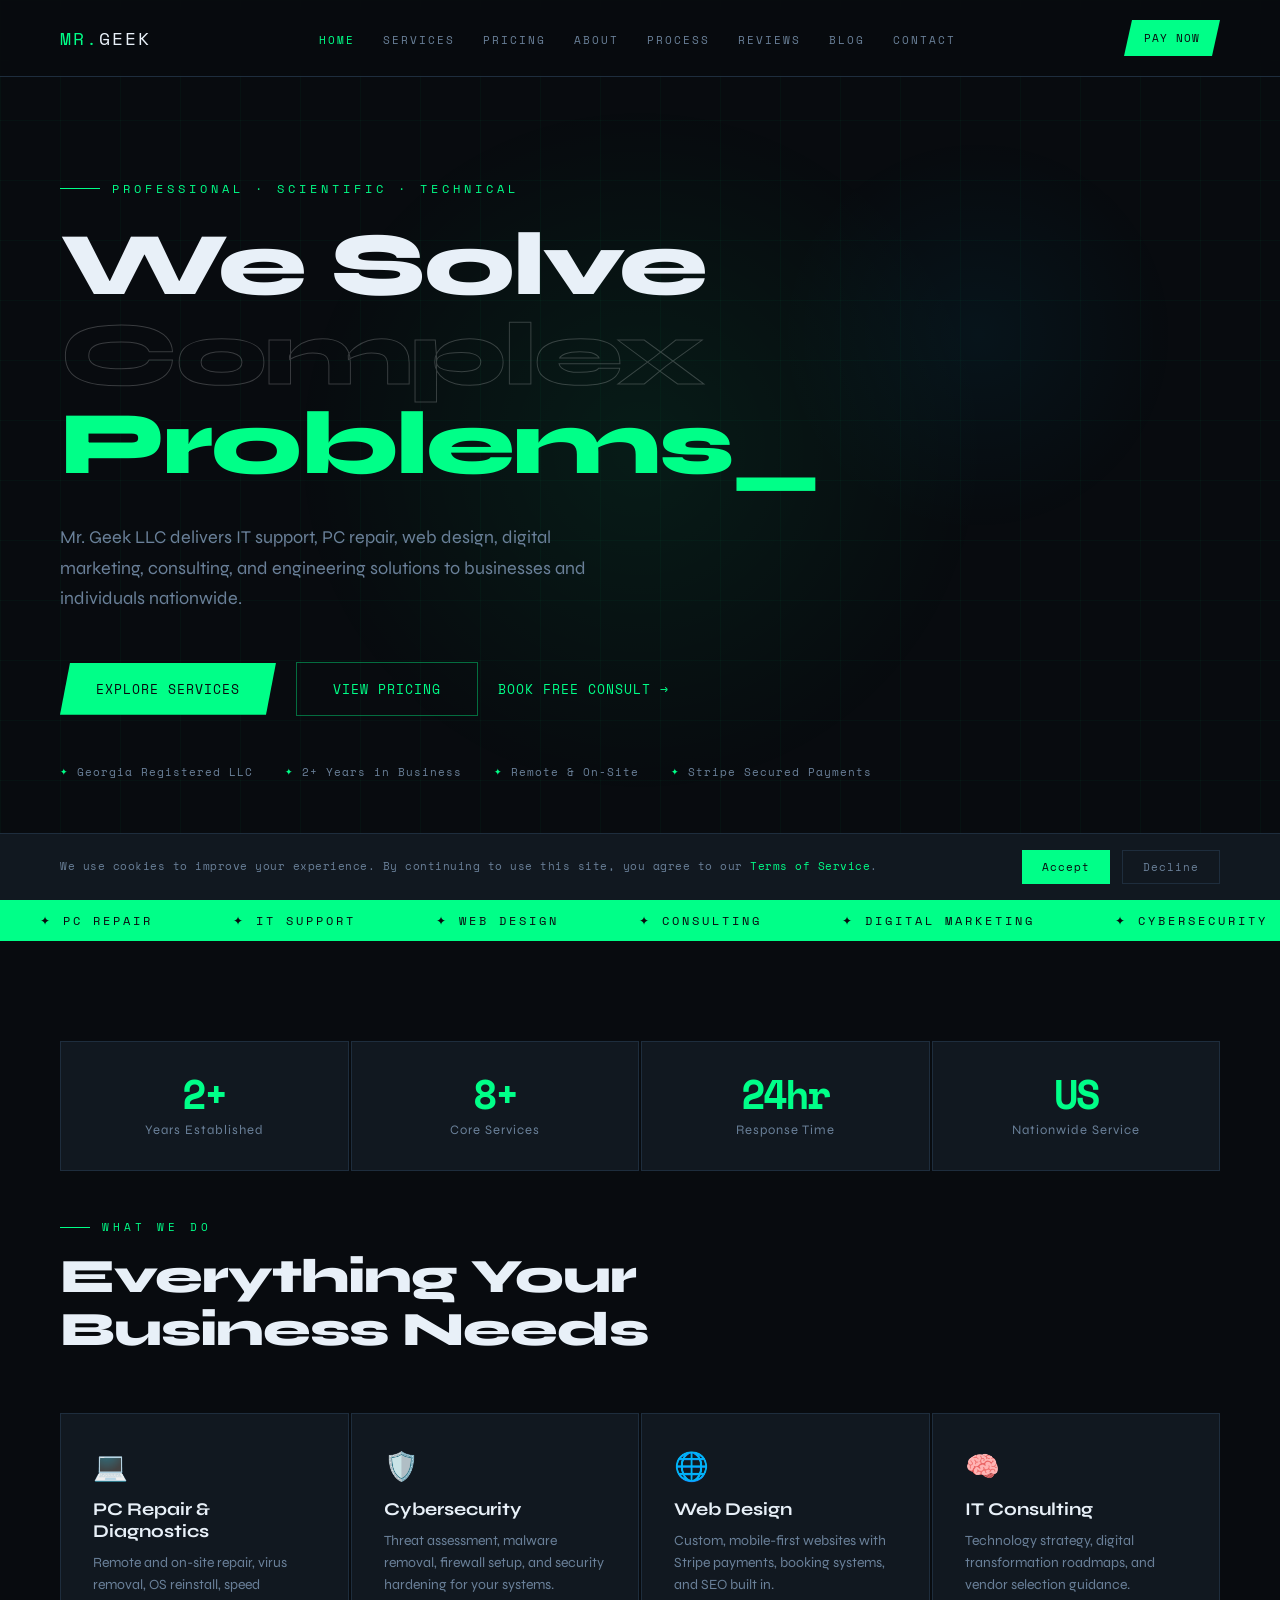
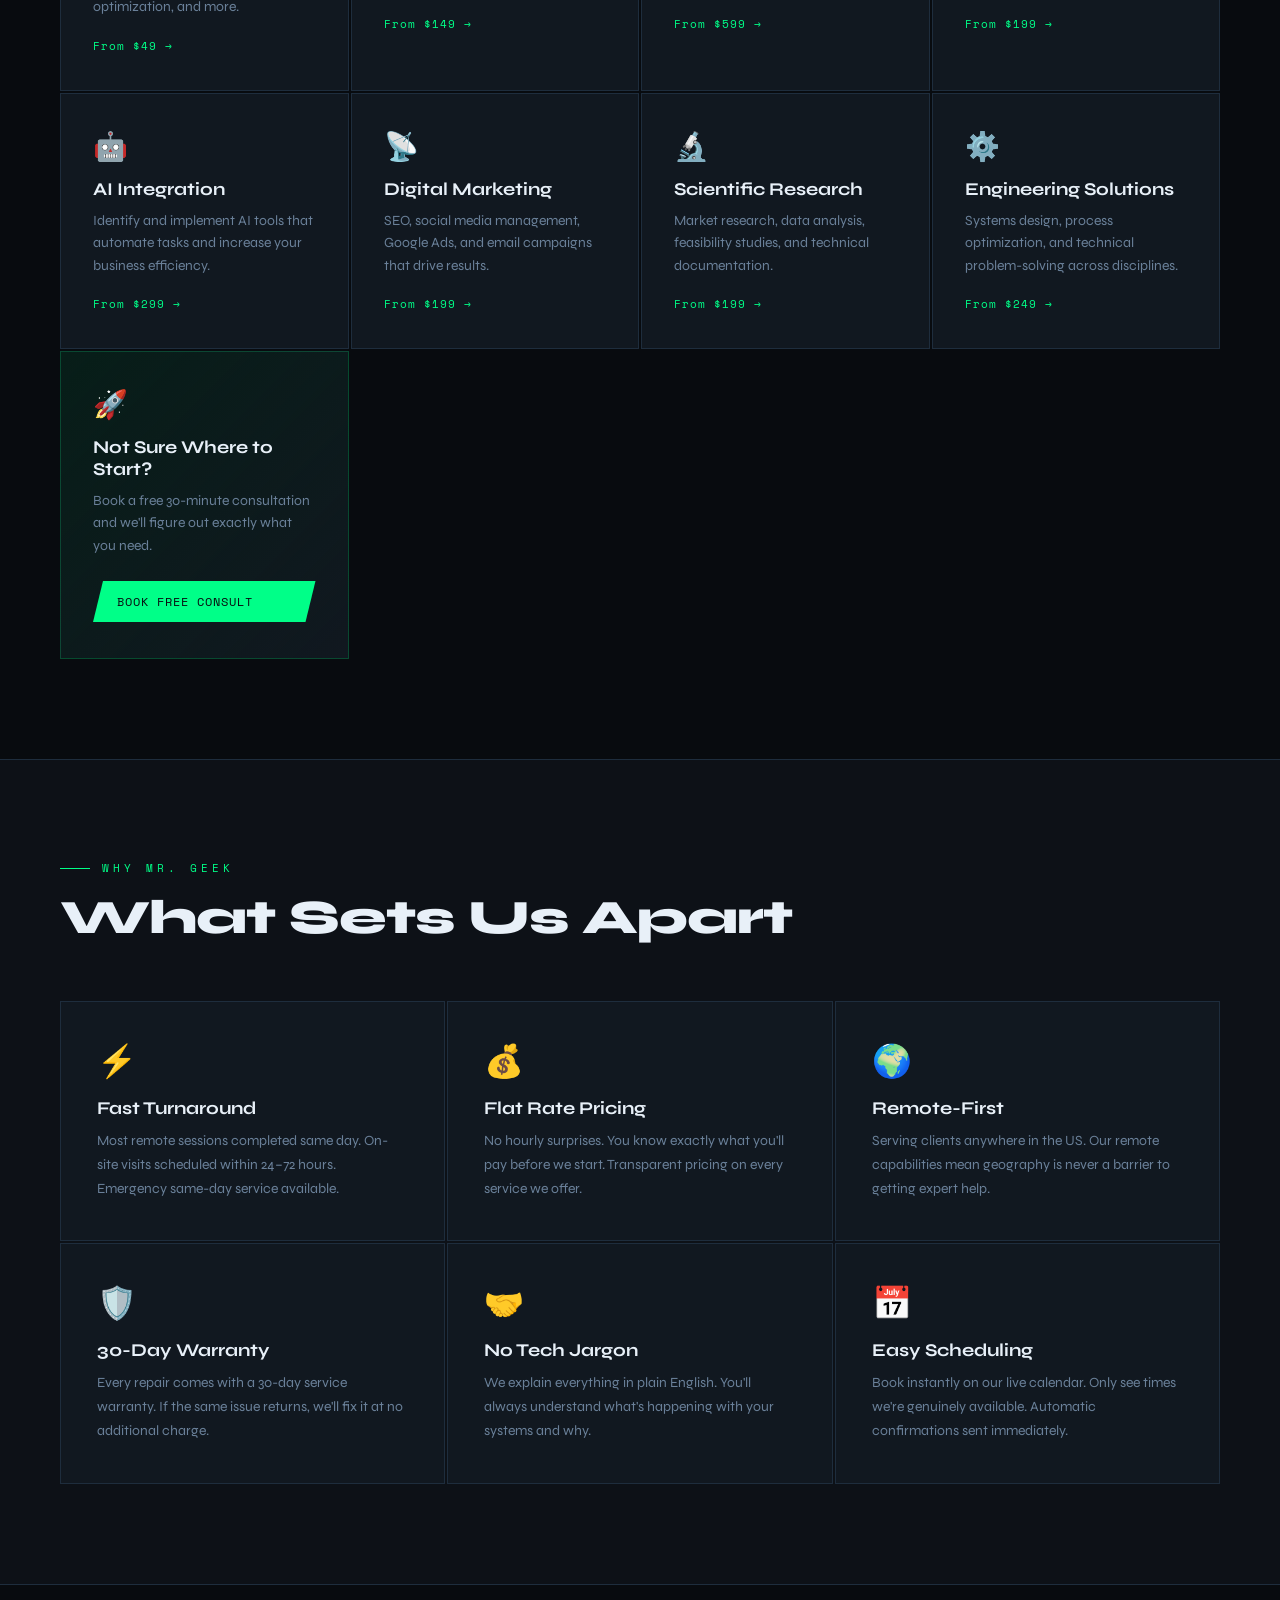
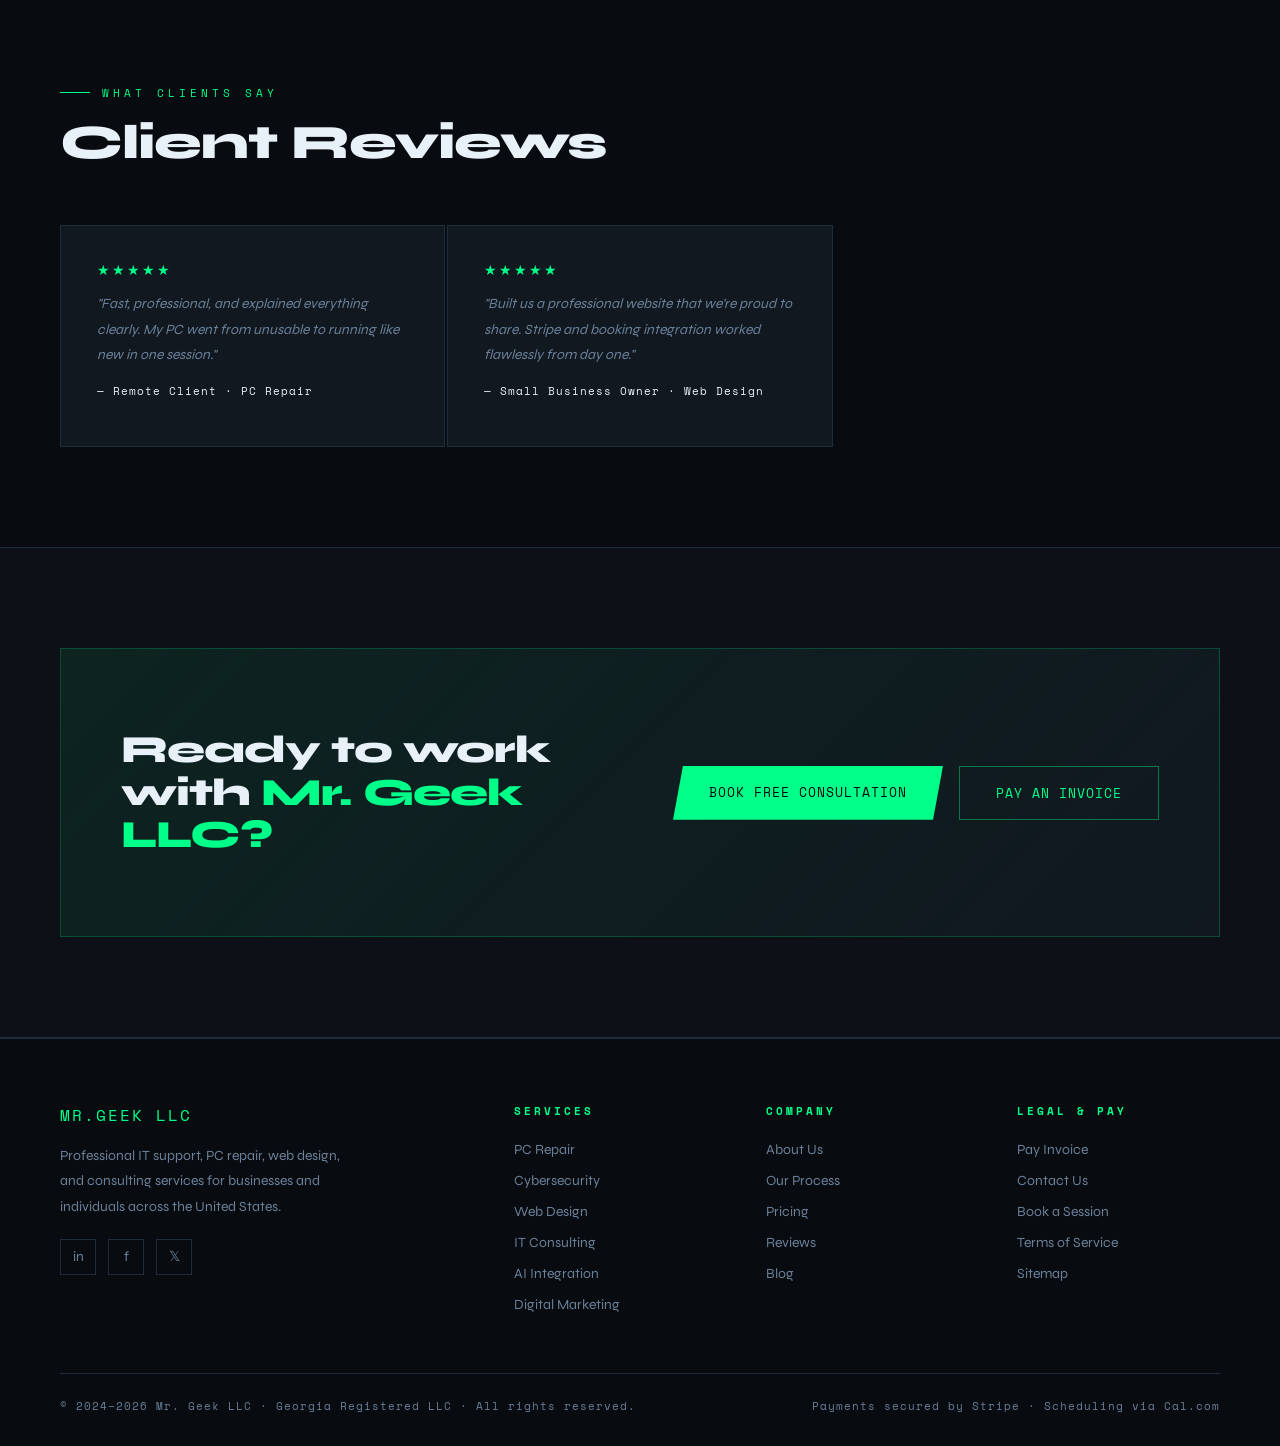
==== Index.html @ 3598c8a1 "Add files via upload" ====
<!DOCTYPE html>
<html lang="en">
<head>
<meta charset="UTF-8">
<meta name="viewport" content="width=device-width, initial-scale=1.0">
<title>Mr. Geek LLC — Professional Tech, IT & Consulting Services</title>
<meta name="description" content="Mr. Geek LLC provides IT support, PC repair, web design, digital marketing, consulting, and engineering services to businesses and individuals nationwide.">
<meta name="keywords" content="IT support, PC repair, tech consulting, web design, digital marketing, remote IT, Georgia LLC">
<link rel="stylesheet" href="styles.css">
<script type="application/ld+json">
{
  "@context":"https://schema.org",
  "@type":"LocalBusiness",
  "name":"Mr. Geek LLC",
  "description":"Professional IT support, PC repair, web design, consulting, digital marketing, scientific research, and engineering services.",
  "url":"https://mrgeekllc.github.io/mrgeekllc",
  "areaServed":"United States",
  "serviceType":["IT Support","PC Repair","Web Design","Technology Consulting","Digital Marketing","Engineering"],
  "priceRange":"$$",
  "address":{"@type":"PostalAddress","addressRegion":"GA","addressCountry":"US"}
}
</script>
<style>
.hero{min-height:100vh;display:flex;align-items:center;position:relative;padding:120px 60px 60px;overflow:hidden;}
.hero-glow{position:absolute;width:700px;height:700px;background:radial-gradient(circle,rgba(0,255,136,0.07) 0%,transparent 70%);top:50%;left:50%;transform:translate(-50%,-50%);pointer-events:none;}
.hero-glow2{position:absolute;width:400px;height:400px;background:radial-gradient(circle,rgba(0,200,255,0.05) 0%,transparent 70%);top:15%;right:8%;pointer-events:none;}
.hero-content{position:relative;z-index:1;max-width:900px;}
.hero-tag{font-family:var(--mono);font-size:12px;color:var(--accent);letter-spacing:4px;text-transform:uppercase;margin-bottom:24px;opacity:0;animation:fadeUp 0.8s ease 0.2s forwards;display:flex;align-items:center;gap:12px;}
.hero-tag::before{content:'';display:block;width:40px;height:1px;background:var(--accent);}
.hero-title{font-size:clamp(48px,7vw,96px);font-weight:800;line-height:1.0;letter-spacing:-2px;margin-bottom:32px;opacity:0;animation:fadeUp 0.8s ease 0.4s forwards;}
.hero-title .line2{color:transparent;-webkit-text-stroke:1px rgba(255,255,255,0.2);}
.hero-title .accent{color:var(--accent);}
.hero-desc{font-size:18px;color:var(--muted);line-height:1.7;max-width:560px;margin-bottom:48px;opacity:0;animation:fadeUp 0.8s ease 0.6s forwards;}
.hero-actions{display:flex;gap:20px;align-items:center;opacity:0;animation:fadeUp 0.8s ease 0.8s forwards;flex-wrap:wrap;}
.hero-trust{display:flex;gap:32px;margin-top:48px;opacity:0;animation:fadeUp 0.8s ease 1s forwards;flex-wrap:wrap;}
.trust-item{font-family:var(--mono);font-size:11px;color:var(--muted);letter-spacing:1px;display:flex;align-items:center;gap:8px;}
.trust-item::before{content:'✦';color:var(--accent);font-size:9px;}
.btn-secondary{font-family:var(--mono);font-size:13px;color:var(--accent);text-decoration:none;letter-spacing:1px;text-transform:uppercase;display:flex;align-items:center;gap:8px;transition:gap 0.2s;}
.btn-secondary:hover{gap:16px;}
.stat-strip{display:grid;grid-template-columns:repeat(4,1fr);gap:2px;margin-bottom:2px;}
.stat-box{background:var(--card);border:1px solid var(--border);padding:32px;text-align:center;}
.stat-number{font-family:var(--mono);font-size:40px;font-weight:700;color:var(--accent);letter-spacing:-2px;line-height:1;margin-bottom:8px;}
.stat-label{font-size:13px;color:var(--muted);letter-spacing:1px;}
.services-preview{display:grid;grid-template-columns:repeat(auto-fit,minmax(280px,1fr));gap:2px;}
.service-mini{background:var(--card);border:1px solid var(--border);padding:36px 32px;transition:all 0.3s;position:relative;overflow:hidden;}
.service-mini::before{content:'';position:absolute;inset:0;background:linear-gradient(135deg,rgba(0,255,136,0.05) 0%,transparent 60%);opacity:0;transition:opacity 0.3s;}
.service-mini:hover::before{opacity:1;}
.service-mini:hover{border-color:rgba(0,255,136,0.3);transform:translateY(-4px);}
.service-mini-icon{font-size:28px;margin-bottom:14px;}
.service-mini-name{font-size:18px;font-weight:700;margin-bottom:10px;}
.service-mini-desc{font-size:14px;color:var(--muted);line-height:1.6;margin-bottom:16px;}
.service-mini-link{font-family:var(--mono);font-size:11px;color:var(--accent);text-decoration:none;letter-spacing:1px;}
.why-grid{display:grid;grid-template-columns:repeat(3,1fr);gap:2px;}
.why-card{background:var(--card);border:1px solid var(--border);padding:40px 36px;}
.why-icon{font-size:32px;margin-bottom:16px;}
.why-title{font-size:18px;font-weight:700;margin-bottom:10px;}
.why-desc{font-size:14px;color:var(--muted);line-height:1.7;}
.cta-band{background:linear-gradient(135deg,rgba(0,255,136,0.08) 0%,var(--card) 100%);border:1px solid rgba(0,255,136,0.2);padding:80px 60px;display:flex;justify-content:space-between;align-items:center;gap:40px;}
.cta-band h2{font-size:clamp(24px,3vw,40px);font-weight:800;letter-spacing:-1px;max-width:500px;line-height:1.1;}
.cta-band h2 span{color:var(--accent);}
.cta-actions{display:flex;gap:16px;flex-shrink:0;flex-wrap:wrap;}
.reviews-strip{display:grid;grid-template-columns:repeat(3,1fr);gap:2px;}
.review-card{background:var(--card);border:1px solid var(--border);padding:36px;}
.review-stars{color:var(--accent);font-size:14px;margin-bottom:12px;letter-spacing:2px;}
.review-text{font-size:14px;color:var(--muted);line-height:1.8;margin-bottom:16px;font-style:italic;}
.review-author{font-family:var(--mono);font-size:11px;color:var(--text);letter-spacing:1px;}
@media(max-width:900px){.hero{padding:100px 24px 60px;}.stat-strip{grid-template-columns:1fr 1fr;}.why-grid{grid-template-columns:1fr;}.cta-band{flex-direction:column;padding:48px 24px;}.reviews-strip{grid-template-columns:1fr;}}
</style>
</head>
<body>

<!-- NAV -->
<nav>
  <a href="index.html" class="nav-logo">MR.<span>GEEK</span></a>
  <ul class="nav-links">
    <li><a href="index.html" class="active">Home</a></li>
    <li><a href="services.html">Services</a></li>
    <li><a href="pricing.html">Pricing</a></li>
    <li><a href="about.html">About</a></li>
    <li><a href="process.html">Process</a></li>
    <li><a href="reviews.html">Reviews</a></li>
    <li><a href="blog.html">Blog</a></li>
    <li><a href="contact.html">Contact</a></li>
  </ul>
  <a href="pay.html" class="nav-cta">Pay Now</a>
  <button class="hamburger" id="hamburger" aria-label="Menu"><span></span><span></span><span></span></button>
</nav>

<!-- MOBILE MENU -->
<div class="mobile-menu" id="mobileMenu">
  <a href="index.html">Home</a>
  <a href="services.html">Services</a>
  <a href="pricing.html">Pricing</a>
  <a href="about.html">About</a>
  <a href="process.html">Process</a>
  <a href="reviews.html">Reviews</a>
  <a href="blog.html">Blog</a>
  <a href="contact.html">Contact</a>
  <a href="pay.html" class="mobile-cta">Pay Now</a>
</div>

<!-- STICKY BOOK BAR (mobile) -->
<a href="contact.html#booking" class="sticky-book-bar">📅 Book a Free Consultation</a>

<!-- HERO -->
<section class="hero">
  <div class="hero-glow"></div>
  <div class="hero-glow2"></div>
  <div class="hero-content">
    <div class="hero-tag">Professional · Scientific · Technical</div>
    <h1 class="hero-title">
      We Solve<br>
      <span class="line2">Complex</span><br>
      <span class="accent">Problems<span class="blink">_</span></span>
    </h1>
    <p class="hero-desc">Mr. Geek LLC delivers IT support, PC repair, web design, digital marketing, consulting, and engineering solutions to businesses and individuals nationwide.</p>
    <div class="hero-actions">
      <a href="services.html" class="btn-primary">Explore Services</a>
      <a href="pricing.html" class="btn-outline">View Pricing</a>
      <a href="contact.html#booking" class="btn-secondary">Book Free Consult →</a>
    </div>
    <div class="hero-trust">
      <span class="trust-item">Georgia Registered LLC</span>
      <span class="trust-item">2+ Years in Business</span>
      <span class="trust-item">Remote & On-Site</span>
      <span class="trust-item">Stripe Secured Payments</span>
    </div>
  </div>
</section>

<!-- TICKER -->
<div class="ticker">
  <div class="ticker-inner">
    <span class="ticker-item">PC Repair</span><span class="ticker-item">IT Support</span><span class="ticker-item">Web Design</span><span class="ticker-item">Consulting</span><span class="ticker-item">Digital Marketing</span><span class="ticker-item">Cybersecurity</span><span class="ticker-item">AI Integration</span><span class="ticker-item">Engineering</span><span class="ticker-item">Scientific Research</span>
    <span class="ticker-item">PC Repair</span><span class="ticker-item">IT Support</span><span class="ticker-item">Web Design</span><span class="ticker-item">Consulting</span><span class="ticker-item">Digital Marketing</span><span class="ticker-item">Cybersecurity</span><span class="ticker-item">AI Integration</span><span class="ticker-item">Engineering</span><span class="ticker-item">Scientific Research</span>
  </div>
</div>

<!-- STATS -->
<section class="section">
  <div class="stat-strip reveal">
    <div class="stat-box"><div class="stat-number">2+</div><div class="stat-label">Years Established</div></div>
    <div class="stat-box"><div class="stat-number">8+</div><div class="stat-label">Core Services</div></div>
    <div class="stat-box"><div class="stat-number">24hr</div><div class="stat-label">Response Time</div></div>
    <div class="stat-box"><div class="stat-number">US</div><div class="stat-label">Nationwide Service</div></div>
  </div>

  <!-- SERVICES PREVIEW -->
  <div class="section-label" style="margin-top:48px;">What We Do</div>
  <h2 class="section-title reveal">Everything Your<br>Business Needs</h2>
  <div class="services-preview">
    <div class="service-mini reveal">
      <div class="service-mini-icon">💻</div>
      <div class="service-mini-name">PC Repair & Diagnostics</div>
      <p class="service-mini-desc">Remote and on-site repair, virus removal, OS reinstall, speed optimization, and more.</p>
      <a href="services.html#pc" class="service-mini-link">From $49 →</a>
    </div>
    <div class="service-mini reveal">
      <div class="service-mini-icon">🛡️</div>
      <div class="service-mini-name">Cybersecurity</div>
      <p class="service-mini-desc">Threat assessment, malware removal, firewall setup, and security hardening for your systems.</p>
      <a href="services.html#cyber" class="service-mini-link">From $149 →</a>
    </div>
    <div class="service-mini reveal">
      <div class="service-mini-icon">🌐</div>
      <div class="service-mini-name">Web Design</div>
      <p class="service-mini-desc">Custom, mobile-first websites with Stripe payments, booking systems, and SEO built in.</p>
      <a href="pricing.html#web" class="service-mini-link">From $599 →</a>
    </div>
    <div class="service-mini reveal">
      <div class="service-mini-icon">🧠</div>
      <div class="service-mini-name">IT Consulting</div>
      <p class="service-mini-desc">Technology strategy, digital transformation roadmaps, and vendor selection guidance.</p>
      <a href="services.html#consulting" class="service-mini-link">From $199 →</a>
    </div>
    <div class="service-mini reveal">
      <div class="service-mini-icon">🤖</div>
      <div class="service-mini-name">AI Integration</div>
      <p class="service-mini-desc">Identify and implement AI tools that automate tasks and increase your business efficiency.</p>
      <a href="services.html#ai" class="service-mini-link">From $299 →</a>
    </div>
    <div class="service-mini reveal">
      <div class="service-mini-icon">📡</div>
      <div class="service-mini-name">Digital Marketing</div>
      <p class="service-mini-desc">SEO, social media management, Google Ads, and email campaigns that drive results.</p>
      <a href="services.html#marketing" class="service-mini-link">From $199 →</a>
    </div>
    <div class="service-mini reveal">
      <div class="service-mini-icon">🔬</div>
      <div class="service-mini-name">Scientific Research</div>
      <p class="service-mini-desc">Market research, data analysis, feasibility studies, and technical documentation.</p>
      <a href="services.html#research" class="service-mini-link">From $199 →</a>
    </div>
    <div class="service-mini reveal">
      <div class="service-mini-icon">⚙️</div>
      <div class="service-mini-name">Engineering Solutions</div>
      <p class="service-mini-desc">Systems design, process optimization, and technical problem-solving across disciplines.</p>
      <a href="services.html#engineering" class="service-mini-link">From $249 →</a>
    </div>
    <div class="service-mini reveal" style="background:linear-gradient(135deg,rgba(0,255,136,0.08) 0%,var(--card) 100%);border-color:rgba(0,255,136,0.2);display:flex;flex-direction:column;justify-content:center;">
      <div class="service-mini-icon">🚀</div>
      <div class="service-mini-name">Not Sure Where to Start?</div>
      <p class="service-mini-desc">Book a free 30-minute consultation and we'll figure out exactly what you need.</p>
      <a href="contact.html#booking" class="btn-primary" style="font-size:12px;padding:12px 24px;margin-top:8px;display:inline-block;">Book Free Consult</a>
    </div>
  </div>
</section>

<!-- WHY US -->
<section class="section section-alt">
  <div class="section-label">Why Mr. Geek</div>
  <h2 class="section-title reveal">What Sets Us Apart</h2>
  <div class="why-grid">
    <div class="why-card reveal">
      <div class="why-icon">⚡</div>
      <div class="why-title">Fast Turnaround</div>
      <p class="why-desc">Most remote sessions completed same day. On-site visits scheduled within 24–72 hours. Emergency same-day service available.</p>
    </div>
    <div class="why-card reveal">
      <div class="why-icon">💰</div>
      <div class="why-title">Flat Rate Pricing</div>
      <p class="why-desc">No hourly surprises. You know exactly what you'll pay before we start. Transparent pricing on every service we offer.</p>
    </div>
    <div class="why-card reveal">
      <div class="why-icon">🌍</div>
      <div class="why-title">Remote-First</div>
      <p class="why-desc">Serving clients anywhere in the US. Our remote capabilities mean geography is never a barrier to getting expert help.</p>
    </div>
    <div class="why-card reveal">
      <div class="why-icon">🛡️</div>
      <div class="why-title">30-Day Warranty</div>
      <p class="why-desc">Every repair comes with a 30-day service warranty. If the same issue returns, we'll fix it at no additional charge.</p>
    </div>
    <div class="why-card reveal">
      <div class="why-icon">🤝</div>
      <div class="why-title">No Tech Jargon</div>
      <p class="why-desc">We explain everything in plain English. You'll always understand what's happening with your systems and why.</p>
    </div>
    <div class="why-card reveal">
      <div class="why-icon">📅</div>
      <div class="why-title">Easy Scheduling</div>
      <p class="why-desc">Book instantly on our live calendar. Only see times we're genuinely available. Automatic confirmations sent immediately.</p>
    </div>
  </div>
</section>

<!-- REVIEWS STRIP -->
<section class="section">
  <div class="section-label">What Clients Say</div>
  <h2 class="section-title reveal">Client Reviews</h2>
  <div class="reviews-strip">
    <div class="review-card reveal">
      <div class="review-stars">★★★★★</div>
      <p class="review-text">"Fast, professional, and explained everything clearly. My PC went from unusable to running like new in one session."</p>
      <div class="review-author">— Remote Client · PC Repair</div>
    </div>
    <div class="review-card reveal">
      <div class="review-stars">★★★★★</div>
      <p class="review-text">"Built us a professional website that we're proud to share. Stripe and booking integration worked flawlessly from day one."</p>
      <div class="review-author">— Small Business Owner · Web Design</div>
    </div>
    <div class="review-card reveal" style="display:flex;flex-direction:column;justify-content:center;align-items:center;text-align:center;background:linear-gradient(135deg,rgba(0,255,136,0.06) 0%,var(--card) 100%);border-color:rgba(0,255,136,0.2);">
      <div style="font-size:32px;margin-bottom:12px;">⭐</div>
      <p style="font-size:15px;color:var(--muted);margin-bottom:20px;">Had a great experience?<br>We'd love to hear from you.</p>
      <a href="reviews.html" class="btn-primary" style="font-size:12px;padding:12px 24px;">Leave a Review</a>
    </div>
  </div>
</section>

<!-- CTA BAND -->
<section class="section section-alt">
  <div class="cta-band reveal">
    <h2>Ready to work with <span>Mr. Geek LLC?</span></h2>
    <div class="cta-actions">
      <a href="contact.html#booking" class="btn-primary">Book Free Consultation</a>
      <a href="pay.html" class="btn-outline">Pay an Invoice</a>
    </div>
  </div>
</section>

<!-- FOOTER -->
<footer>
  <div class="footer-grid">
    <div class="footer-brand">
      <div class="footer-logo">MR.GEEK LLC</div>
      <p>Professional IT support, PC repair, web design, and consulting services for businesses and individuals across the United States.</p>
      <div class="footer-social" style="margin-top:20px;">
        <a href="#" title="LinkedIn">in</a>
        <a href="#" title="Facebook">f</a>
        <a href="#" title="X/Twitter">𝕏</a>
      </div>
    </div>
    <div class="footer-col">
      <h4>Services</h4>
      <ul>
        <li><a href="services.html#pc">PC Repair</a></li>
        <li><a href="services.html#cyber">Cybersecurity</a></li>
        <li><a href="services.html#web">Web Design</a></li>
        <li><a href="services.html#consulting">IT Consulting</a></li>
        <li><a href="services.html#ai">AI Integration</a></li>
        <li><a href="services.html#marketing">Digital Marketing</a></li>
      </ul>
    </div>
    <div class="footer-col">
      <h4>Company</h4>
      <ul>
        <li><a href="about.html">About Us</a></li>
        <li><a href="process.html">Our Process</a></li>
        <li><a href="pricing.html">Pricing</a></li>
        <li><a href="reviews.html">Reviews</a></li>
        <li><a href="blog.html">Blog</a></li>
      </ul>
    </div>
    <div class="footer-col">
      <h4>Legal & Pay</h4>
      <ul>
        <li><a href="pay.html">Pay Invoice</a></li>
        <li><a href="contact.html">Contact Us</a></li>
        <li><a href="contact.html#booking">Book a Session</a></li>
        <li><a href="tos.html">Terms of Service</a></li>
        <li><a href="404.html">Sitemap</a></li>
      </ul>
    </div>
  </div>
  <div class="footer-bottom">
    <div class="footer-copy">© 2024–2026 Mr. Geek LLC · Georgia Registered LLC · All rights reserved.</div>
    <div class="footer-copy">Payments secured by Stripe · Scheduling via Cal.com</div>
  </div>
</footer>

<!-- COOKIE BAR -->
<div class="cookie-bar" id="cookieBar" style="display:none;">
  <p>We use cookies to improve your experience. By continuing to use this site, you agree to our <a href="tos.html">Terms of Service</a>.</p>
  <div class="cookie-bar-actions">
    <button class="cookie-accept" id="cookieAccept">Accept</button>
    <button class="cookie-decline" id="cookieDecline">Decline</button>
  </div>
</div>

<script src="main.js"></script>
</body>
</html>
---- styles.css ----
@import url('https://fonts.googleapis.com/css2?family=Space+Mono:wght@400;700&family=Syne:wght@400;600;700;800&display=swap');

:root {
  --bg: #080b0f;
  --surface: #0d1117;
  --card: #111820;
  --border: #1e2d3d;
  --accent: #00ff88;
  --accent2: #00c8ff;
  --text: #e8f0f8;
  --muted: #6a8099;
  --mono: 'Space Mono', monospace;
  --sans: 'Syne', sans-serif;
}

*, *::before, *::after { box-sizing: border-box; margin: 0; padding: 0; }
html { scroll-behavior: smooth; }
body { background: var(--bg); color: var(--text); font-family: var(--sans); overflow-x: hidden; }

body::before {
  content: '';
  position: fixed; inset: 0;
  background-image: linear-gradient(rgba(0,255,136,0.03) 1px,transparent 1px), linear-gradient(90deg,rgba(0,255,136,0.03) 1px,transparent 1px);
  background-size: 60px 60px;
  pointer-events: none; z-index: 0;
}

/* NAV */
nav {
  position:fixed;top:0;left:0;right:0;z-index:100;
  padding:20px 60px;
  display:flex;justify-content:space-between;align-items:center;
  background:rgba(8,11,15,0.92);
  backdrop-filter:blur(12px);
  border-bottom:1px solid var(--border);
}
.nav-logo { font-family:var(--mono);font-size:18px;color:var(--accent);text-decoration:none;letter-spacing:2px; }
.nav-logo span { color:var(--text); }
.nav-links { display:flex;gap:28px;list-style:none;align-items:center; }
.nav-links a { font-family:var(--mono);font-size:11px;color:var(--muted);text-decoration:none;letter-spacing:2px;text-transform:uppercase;transition:color 0.2s; }
.nav-links a:hover,.nav-links a.active { color:var(--accent); }
.nav-cta { font-family:var(--mono);font-size:11px;color:var(--bg);background:var(--accent);padding:10px 20px;text-decoration:none;letter-spacing:1px;text-transform:uppercase;transition:all 0.2s;clip-path:polygon(8px 0%,100% 0%,calc(100% - 8px) 100%,0% 100%); }
.nav-cta:hover { background:var(--accent2); }

/* HAMBURGER */
.hamburger { display:none;flex-direction:column;gap:5px;background:none;border:none;padding:4px;cursor:pointer; }
.hamburger span { display:block;width:24px;height:2px;background:var(--text);transition:all 0.3s; }
.hamburger.open span:nth-child(1) { transform:rotate(45deg) translate(5px,5px); }
.hamburger.open span:nth-child(2) { opacity:0; }
.hamburger.open span:nth-child(3) { transform:rotate(-45deg) translate(5px,-5px); }

/* MOBILE MENU */
.mobile-menu {
  display:none;
  position:fixed;top:0;left:0;right:0;bottom:0;
  background:rgba(8,11,15,0.98);
  z-index:99;
  flex-direction:column;
  justify-content:center;
  align-items:center;
  gap:32px;
}
.mobile-menu.open { display:flex; }
.mobile-menu a { font-family:var(--mono);font-size:20px;color:var(--muted);text-decoration:none;letter-spacing:3px;text-transform:uppercase;transition:color 0.2s; }
.mobile-menu a:hover { color:var(--accent); }
.mobile-menu .mobile-cta { color:var(--bg);background:var(--accent);padding:14px 40px;clip-path:polygon(10px 0%,100% 0%,calc(100% - 10px) 100%,0% 100%); }

/* STICKY MOBILE BOOK BAR */
.sticky-book-bar {
  display:none;
  position:fixed;bottom:0;left:0;right:0;z-index:90;
  background:var(--accent);
  padding:14px 24px;
  text-align:center;
  font-family:var(--mono);font-size:13px;color:var(--bg);
  letter-spacing:2px;text-transform:uppercase;
  text-decoration:none;
  transition:background 0.2s;
}
.sticky-book-bar:hover { background:var(--accent2); }

/* PAGE HERO */
.page-hero { padding:160px 60px 80px;position:relative;z-index:1;border-bottom:1px solid var(--border); }
.page-hero-tag { font-family:var(--mono);font-size:11px;color:var(--accent);letter-spacing:4px;text-transform:uppercase;margin-bottom:20px;display:flex;align-items:center;gap:12px; }
.page-hero-tag::before { content:'';display:block;width:30px;height:1px;background:var(--accent); }
.page-hero h1 { font-size:clamp(40px,6vw,80px);font-weight:800;letter-spacing:-2px;line-height:1.0; }
.page-hero h1 .accent { color:var(--accent); }
.page-hero p { font-size:18px;color:var(--muted);max-width:560px;line-height:1.7;margin-top:24px; }

/* SECTION */
.section { padding:100px 60px;position:relative;z-index:1; }
.section-alt { background:var(--surface);border-top:1px solid var(--border);border-bottom:1px solid var(--border); }
.section-label { font-family:var(--mono);font-size:11px;color:var(--accent);letter-spacing:4px;text-transform:uppercase;margin-bottom:16px;display:flex;align-items:center;gap:12px; }
.section-label::before { content:'';display:block;width:30px;height:1px;background:var(--accent); }
.section-title { font-size:clamp(28px,4vw,48px);font-weight:800;letter-spacing:-1px;margin-bottom:56px;line-height:1.1; }

/* BUTTONS */
.btn-primary { font-family:var(--mono);font-size:13px;color:var(--bg);background:var(--accent);padding:16px 36px;text-decoration:none;letter-spacing:1px;text-transform:uppercase;transition:all 0.2s;clip-path:polygon(10px 0%,100% 0%,calc(100% - 10px) 100%,0% 100%);display:inline-block; }
.btn-primary:hover { background:var(--accent2);transform:translateY(-2px); }
.btn-outline { font-family:var(--mono);font-size:13px;color:var(--accent);border:1px solid rgba(0,255,136,0.4);padding:16px 36px;text-decoration:none;letter-spacing:1px;text-transform:uppercase;transition:all 0.2s;display:inline-block; }
.btn-outline:hover { background:rgba(0,255,136,0.08);border-color:var(--accent); }

/* CARDS */
.card { background:var(--card);border:1px solid var(--border);padding:40px;transition:all 0.3s;position:relative;overflow:hidden; }
.card::before { content:'';position:absolute;inset:0;background:linear-gradient(135deg,rgba(0,255,136,0.05) 0%,transparent 60%);opacity:0;transition:opacity 0.3s; }
.card:hover::before { opacity:1; }
.card:hover { border-color:rgba(0,255,136,0.3);transform:translateY(-4px); }

/* GRIDS */
.grid-2 { display:grid;grid-template-columns:1fr 1fr;gap:2px; }
.grid-3 { display:grid;grid-template-columns:repeat(3,1fr);gap:2px; }
.grid-auto { display:grid;grid-template-columns:repeat(auto-fit,minmax(300px,1fr));gap:2px; }

/* REVEAL */
.reveal { opacity:0;transform:translateY(32px);transition:all 0.7s ease; }
.reveal.visible { opacity:1;transform:translateY(0); }

/* TICKER */
.ticker { background:var(--accent);padding:12px 0;overflow:hidden; }
.ticker-inner { display:flex;white-space:nowrap;animation:ticker 25s linear infinite; }
.ticker-item { font-family:var(--mono);font-size:12px;color:var(--bg);letter-spacing:3px;text-transform:uppercase;padding:0 40px; }
.ticker-item::before { content:'✦ '; }

/* COOKIE BAR */
.cookie-bar {
  position:fixed;bottom:0;left:0;right:0;z-index:200;
  background:var(--card);border-top:1px solid var(--border);
  padding:16px 60px;
  display:flex;justify-content:space-between;align-items:center;gap:24px;
}
.cookie-bar p { font-family:var(--mono);font-size:11px;color:var(--muted);letter-spacing:0.5px;line-height:1.6; }
.cookie-bar p a { color:var(--accent);text-decoration:none; }
.cookie-bar-actions { display:flex;gap:12px;flex-shrink:0; }
.cookie-accept { font-family:var(--mono);font-size:11px;color:var(--bg);background:var(--accent);border:none;padding:8px 20px;letter-spacing:1px;cursor:pointer;transition:background 0.2s; }
.cookie-accept:hover { background:var(--accent2); }
.cookie-decline { font-family:var(--mono);font-size:11px;color:var(--muted);background:none;border:1px solid var(--border);padding:8px 20px;letter-spacing:1px;cursor:pointer;transition:all 0.2s; }
.cookie-decline:hover { border-color:var(--accent);color:var(--accent); }

/* FOOTER */
footer { border-top:1px solid var(--border);padding:64px 60px 32px;position:relative;z-index:1; }
.footer-grid { display:grid;grid-template-columns:2fr 1fr 1fr 1fr;gap:48px;margin-bottom:48px; }
.footer-brand p { font-size:14px;color:var(--muted);line-height:1.8;margin-top:16px;max-width:280px; }
.footer-col h4 { font-family:var(--mono);font-size:11px;color:var(--accent);letter-spacing:3px;text-transform:uppercase;margin-bottom:20px; }
.footer-col ul { list-style:none; }
.footer-col ul li { margin-bottom:12px; }
.footer-col ul li a { font-size:14px;color:var(--muted);text-decoration:none;transition:color 0.2s; }
.footer-col ul li a:hover { color:var(--accent); }
.footer-bottom { border-top:1px solid var(--border);padding-top:24px;display:flex;justify-content:space-between;align-items:center;gap:16px; }
.footer-logo { font-family:var(--mono);font-size:16px;color:var(--accent);letter-spacing:2px; }
.footer-copy { font-family:var(--mono);font-size:11px;color:var(--muted);letter-spacing:1px; }
.footer-social { display:flex;gap:12px; }
.footer-social a { width:36px;height:36px;border:1px solid var(--border);display:flex;align-items:center;justify-content:center;font-size:14px;color:var(--muted);text-decoration:none;transition:all 0.2s; }
.footer-social a:hover { border-color:var(--accent);color:var(--accent); }

/* ANIMATIONS */
@keyframes fadeUp { from{opacity:0;transform:translateY(24px)} to{opacity:1;transform:translateY(0)} }
@keyframes ticker { from{transform:translateX(0)} to{transform:translateX(-50%)} }
@keyframes blink { 0%,100%{opacity:1} 50%{opacity:0} }
@keyframes spin { from{transform:rotate(0deg)} to{transform:rotate(360deg)} }
@keyframes pulse { 0%,100%{opacity:1} 50%{opacity:0.5} }
.blink { animation:blink 1s step-end infinite; }

/* SCHEMA / SEO */
.sr-only { position:absolute;width:1px;height:1px;padding:0;margin:-1px;overflow:hidden;clip:rect(0,0,0,0);white-space:nowrap;border:0; }

/* MOBILE */
@media(max-width:900px) {
  nav { padding:16px 24px; }
  .nav-links,.nav-cta { display:none; }
  .hamburger { display:flex; }
  .sticky-book-bar { display:block; }
  .page-hero { padding:100px 24px 60px; }
  .section { padding:60px 24px; }
  .grid-2,.grid-3 { grid-template-columns:1fr; }
  footer { padding:48px 24px 80px; }
  .footer-grid { grid-template-columns:1fr 1fr;gap:32px; }
  .footer-bottom { flex-direction:column;text-align:center; }
  .cookie-bar { flex-direction:column;padding:16px 24px;text-align:center; }
  .cookie-bar-actions { justify-content:center; }
}
@media(max-width:480px) {
  .footer-grid { grid-template-columns:1fr; }
}
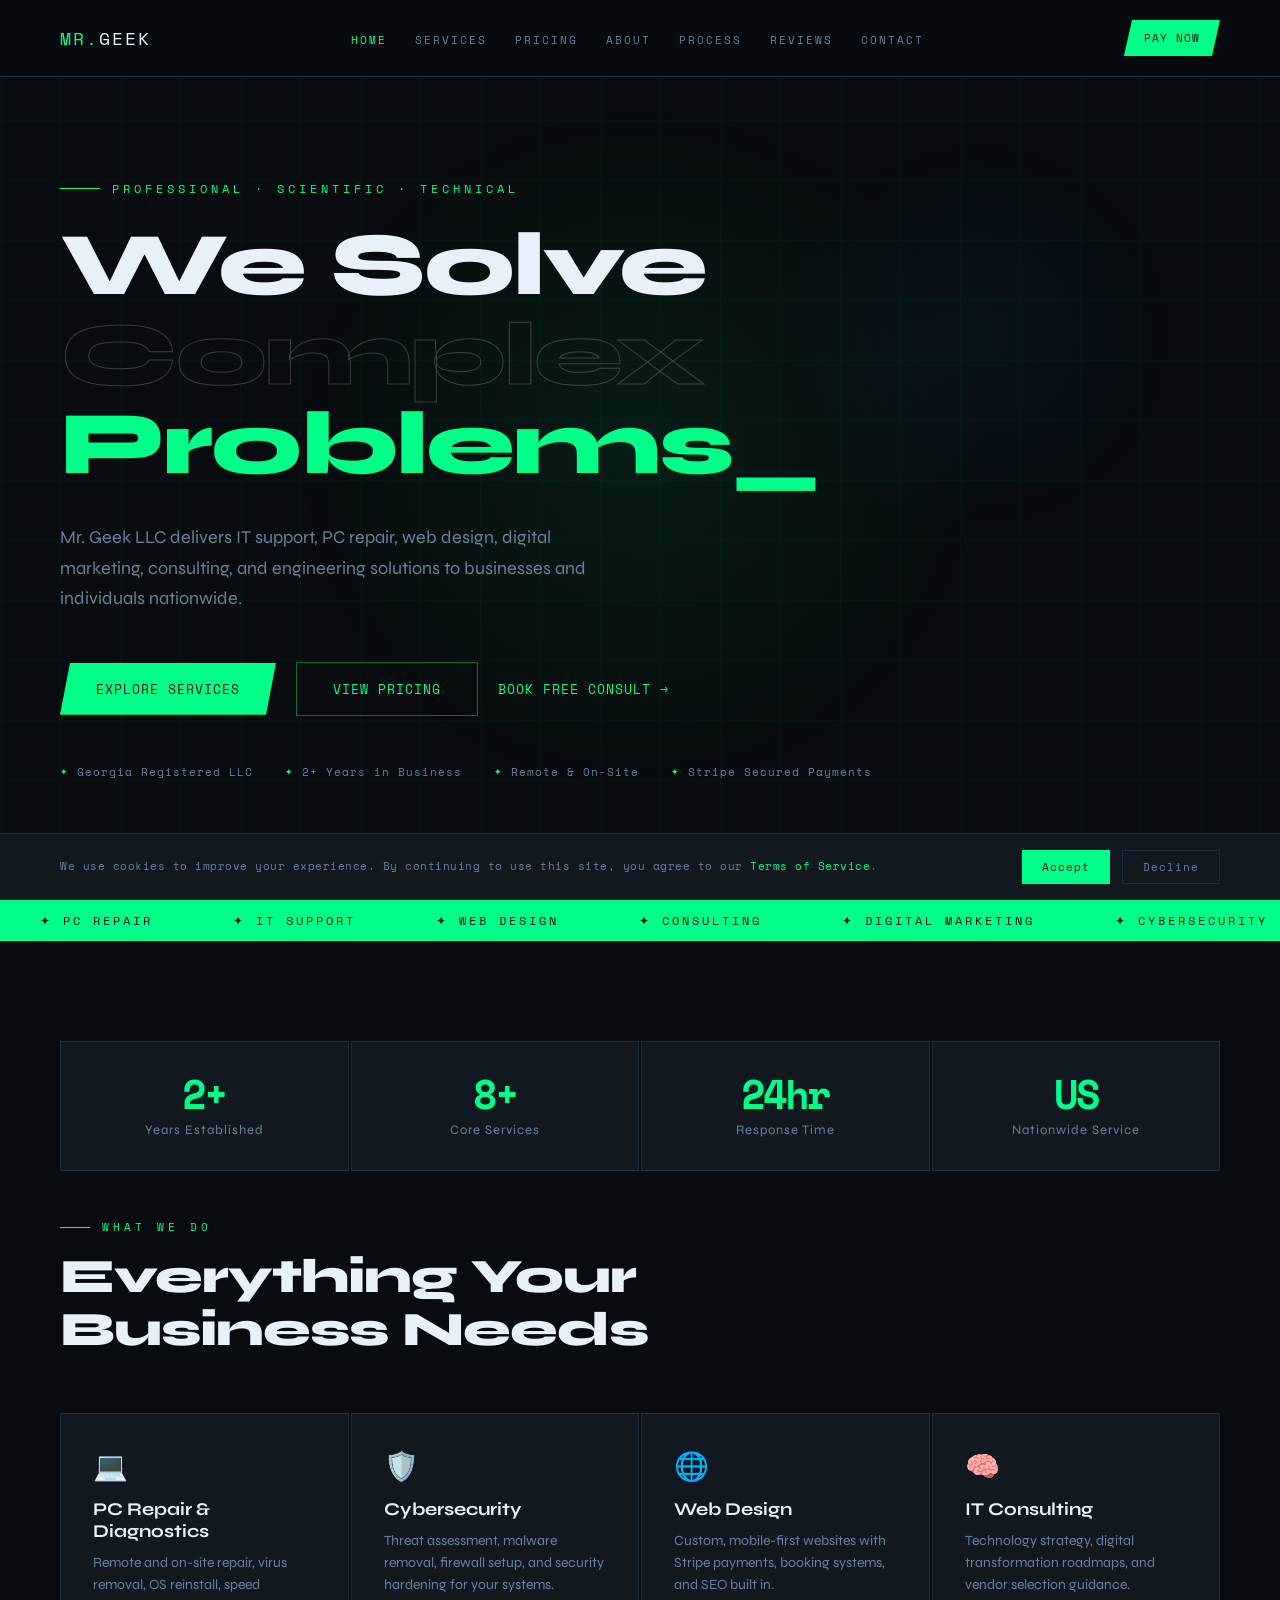
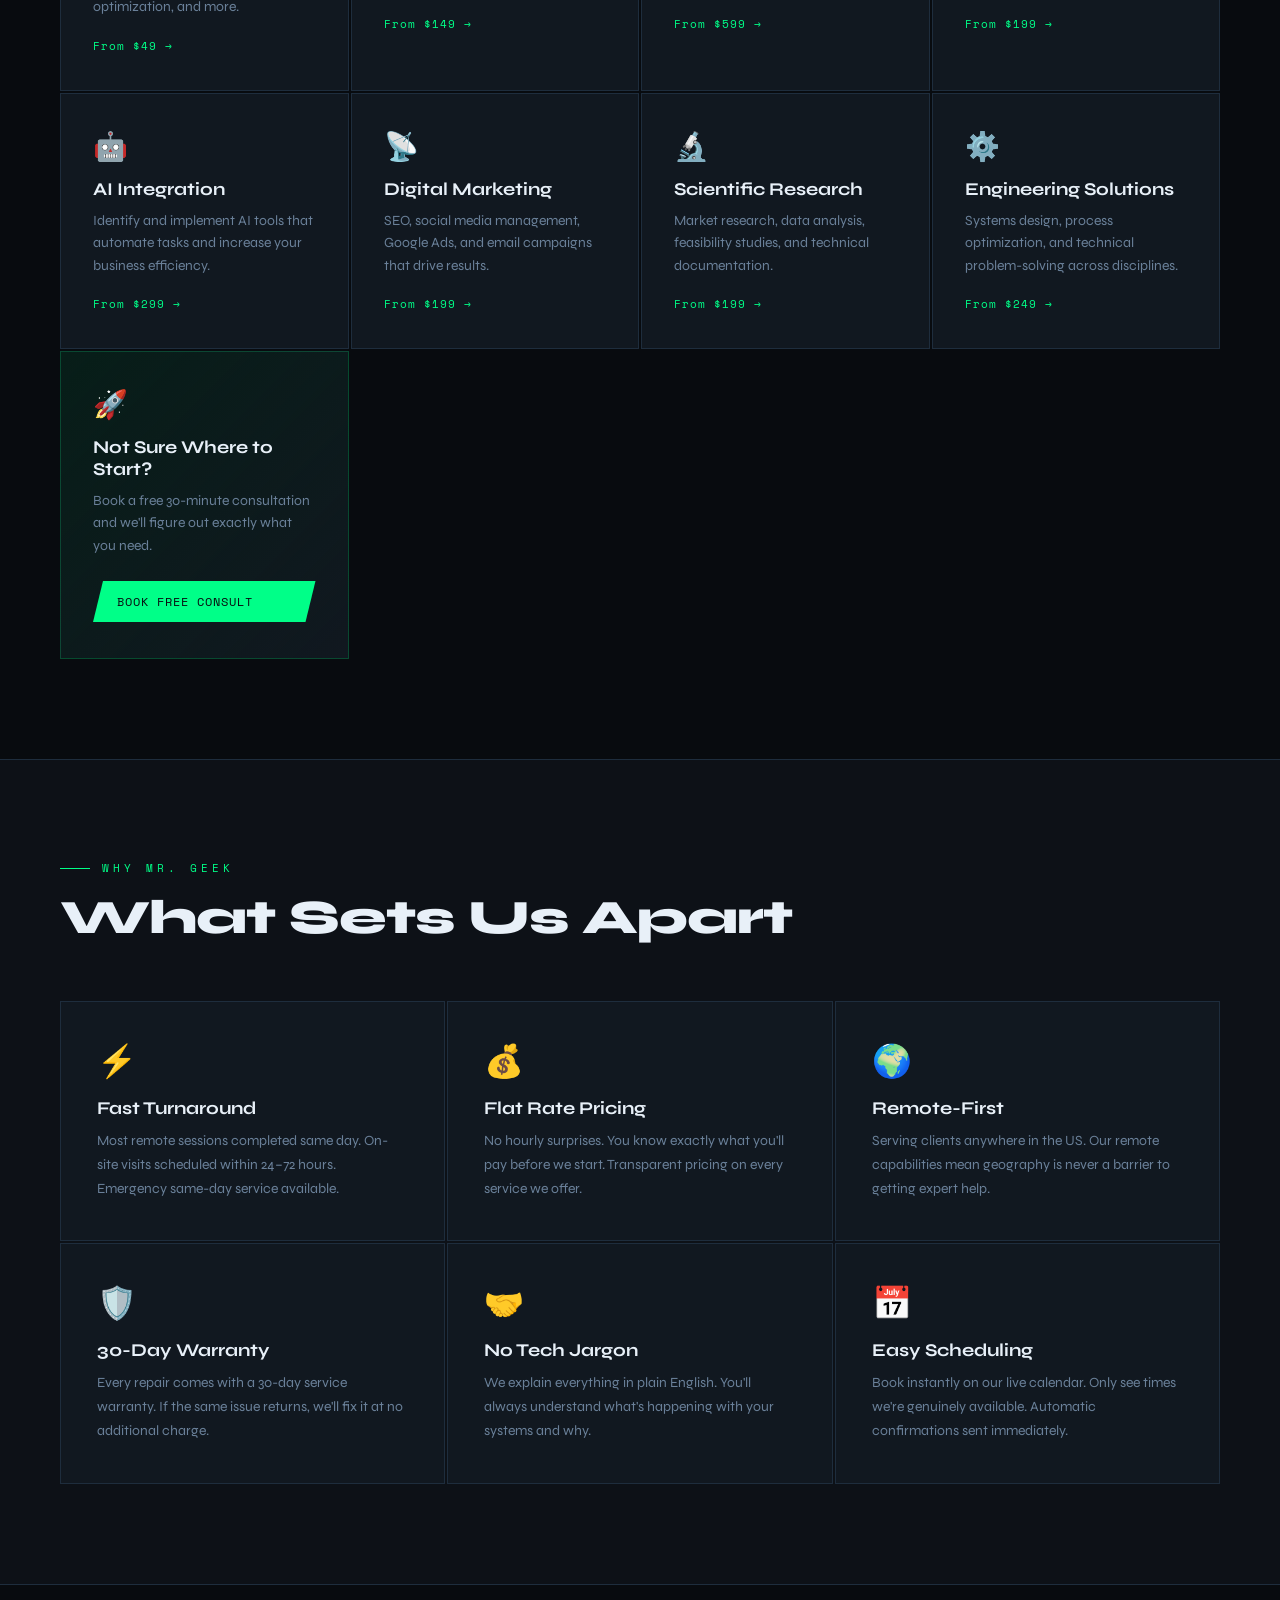
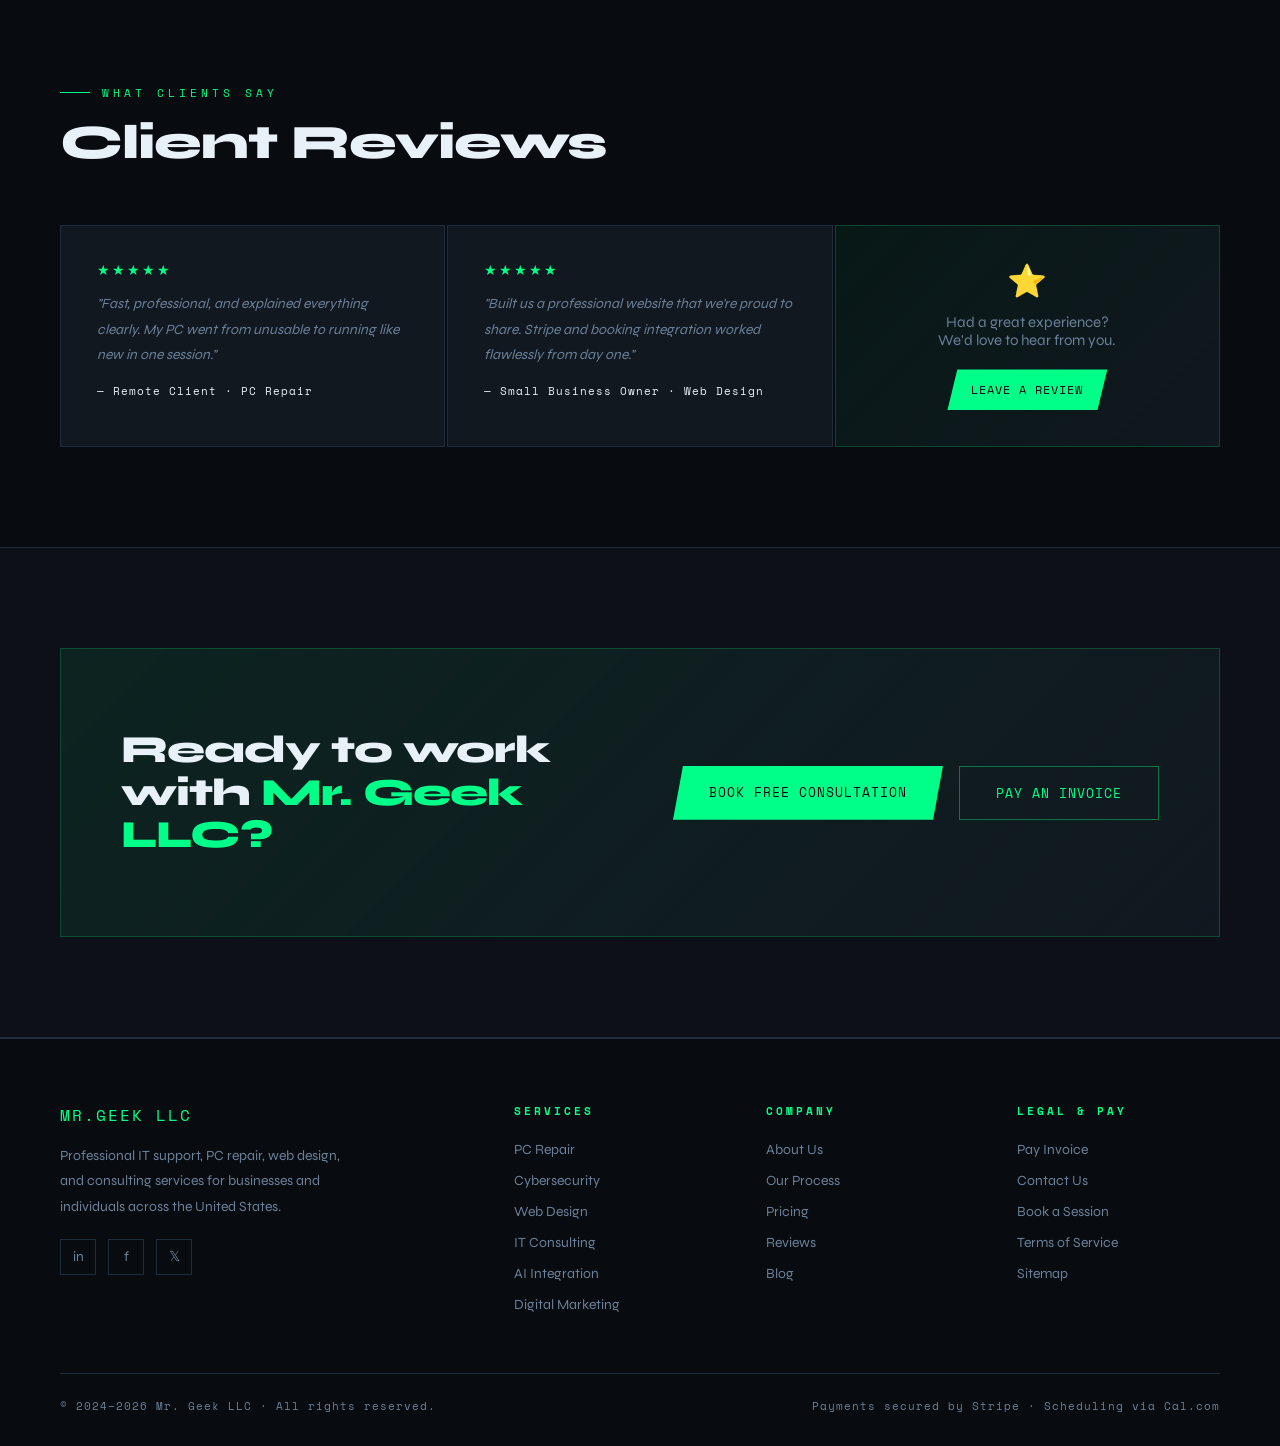
==== commit 68a3b4a8: "Update Index.html" ====
--- a/Index.html
+++ b/Index.html
@@ -79,7 +79,6 @@
     <li><a href="about.html">About</a></li>
     <li><a href="process.html">Process</a></li>
     <li><a href="reviews.html">Reviews</a></li>
-    <li><a href="blog.html">Blog</a></li>
     <li><a href="contact.html">Contact</a></li>
   </ul>
   <a href="pay.html" class="nav-cta">Pay Now</a>
@@ -323,7 +322,7 @@
     </div>
   </div>
   <div class="footer-bottom">
-    <div class="footer-copy">© 2024–2026 Mr. Geek LLC · Georgia Registered LLC · All rights reserved.</div>
+    <div class="footer-copy">© 2024–2026 Mr. Geek LLC · All rights reserved.</div>
     <div class="footer-copy">Payments secured by Stripe · Scheduling via Cal.com</div>
   </div>
 </footer>
@@ -339,4 +338,4 @@
 
 <script src="main.js"></script>
 </body>
-</html>+</html>
--- a/styles.css
+++ b/styles.css
@@ -23,6 +23,11 @@
   background-image: linear-gradient(rgba(0,255,136,0.03) 1px,transparent 1px), linear-gradient(90deg,rgba(0,255,136,0.03) 1px,transparent 1px);
   background-size: 60px 60px;
   pointer-events: none; z-index: 0;
+}
+
+/* FORCE DEFAULT CURSOR ON ALL INTERACTIVE ELEMENTS */
+a, button, .card, [role="button"], input, select, textarea, .nav-links a, .nav-cta, .hamburger, .sticky-book-bar, .btn-primary, .btn-outline, .form-submit, .cookie-accept, .cookie-decline, .platform-btn, .newsletter-btn, .pbtn, .cab, .tab-btn, .package-card .btn-outline, .package-card .btn-primary, .service-mini-link, .post-card, .review-card a, .footer-links a, .footer-social a {
+  cursor: auto !important;
 }
 
 /* NAV */
@@ -165,19 +170,113 @@
 
 /* MOBILE */
 @media(max-width:900px) {
-  nav { padding:16px 24px; }
-  .nav-links,.nav-cta { display:none; }
+
+  /* ── NAV ── */
+  nav { padding:16px 20px; }
+  .nav-links, .nav-cta { display:none; }
   .hamburger { display:flex; }
   .sticky-book-bar { display:block; }
-  .page-hero { padding:100px 24px 60px; }
-  .section { padding:60px 24px; }
-  .grid-2,.grid-3 { grid-template-columns:1fr; }
-  footer { padding:48px 24px 80px; }
-  .footer-grid { grid-template-columns:1fr 1fr;gap:32px; }
-  .footer-bottom { flex-direction:column;text-align:center; }
-  .cookie-bar { flex-direction:column;padding:16px 24px;text-align:center; }
+
+  /* ── GLOBAL SPACING ── */
+  /* All pages get bottom padding so sticky bar never covers content */
+  body { padding-bottom:54px; }
+
+  .page-hero { padding:100px 20px 56px; }
+  .section { padding:56px 20px; }
+
+  /* ── HERO BUTTONS ── */
+  /* Stack CTA buttons vertically, full width, easy tap targets */
+  .hero-actions,
+  .cta-actions {
+    display:flex;
+    flex-direction:column;
+    gap:12px;
+    align-items:stretch;
+    width:100%;
+    max-width:320px;
+  }
+  .hero-actions .btn-primary,
+  .hero-actions .btn-outline,
+  .cta-actions .btn-primary,
+  .cta-actions .btn-outline {
+    display:block;
+    text-align:center;
+    width:100%;
+    padding:16px 24px;
+  }
+
+  /* ── GRIDS ── */
+  .grid-2,
+  .grid-3,
+  .grid-auto { grid-template-columns:1fr; }
+
+  /* ── CARDS ── */
+  /* Disable sticky hover lift on touch devices */
+  .card:hover { transform:none; }
+  .card { padding:28px 24px; }
+
+  /* ── STATS ROW ── */
+  /* 2-column grid instead of 4-across cramming */
+  .stats-row,
+  .stats-grid {
+    display:grid;
+    grid-template-columns:1fr 1fr;
+    gap:1px;
+  }
+
+  /* ── SECTION TITLE ── */
+  .section-title { margin-bottom:36px; }
+
+  /* ── FOOTER ── */
+  footer { padding:48px 20px 32px; }
+  .footer-grid { grid-template-columns:1fr 1fr; gap:28px; }
+  .footer-bottom { flex-direction:column; text-align:center; gap:12px; }
+  .footer-social { justify-content:center; }
+
+  /* ── COOKIE BAR ── */
+  /* Sits above sticky book bar — z-index already handles order */
+  .cookie-bar {
+    flex-direction:column;
+    padding:16px 20px;
+    text-align:center;
+    gap:14px;
+    /* Push up so it clears the sticky book bar */
+    bottom:54px;
+  }
   .cookie-bar-actions { justify-content:center; }
-}
+
+  /* ── PAGE HERO H1 ── */
+  .page-hero h1 { letter-spacing:-1px; }
+
+}
+
 @media(max-width:480px) {
-  .footer-grid { grid-template-columns:1fr; }
+
+  /* ── NAV ── */
+  nav { padding:14px 16px; }
+
+  /* ── SPACING ── */
+  .page-hero { padding:90px 16px 48px; }
+  .section { padding:48px 16px; }
+
+  /* ── FOOTER ── */
+  .footer-grid { grid-template-columns:1fr; gap:24px; }
+  footer { padding:40px 16px 28px; }
+
+  /* ── BUTTONS ── */
+  .btn-primary, .btn-outline { font-size:12px; padding:14px 20px; }
+
+  /* ── STATS ── */
+  .stats-row,
+  .stats-grid { grid-template-columns:1fr 1fr; }
+
+  /* ── TICKER ── */
+  .ticker-item { padding:0 24px; font-size:11px; }
+
+  /* ── SECTION TITLE ── */
+  .section-title { margin-bottom:28px; }
+
+  /* ── COOKIE BAR ── */
+  .cookie-bar { padding:14px 16px; }
+
 }
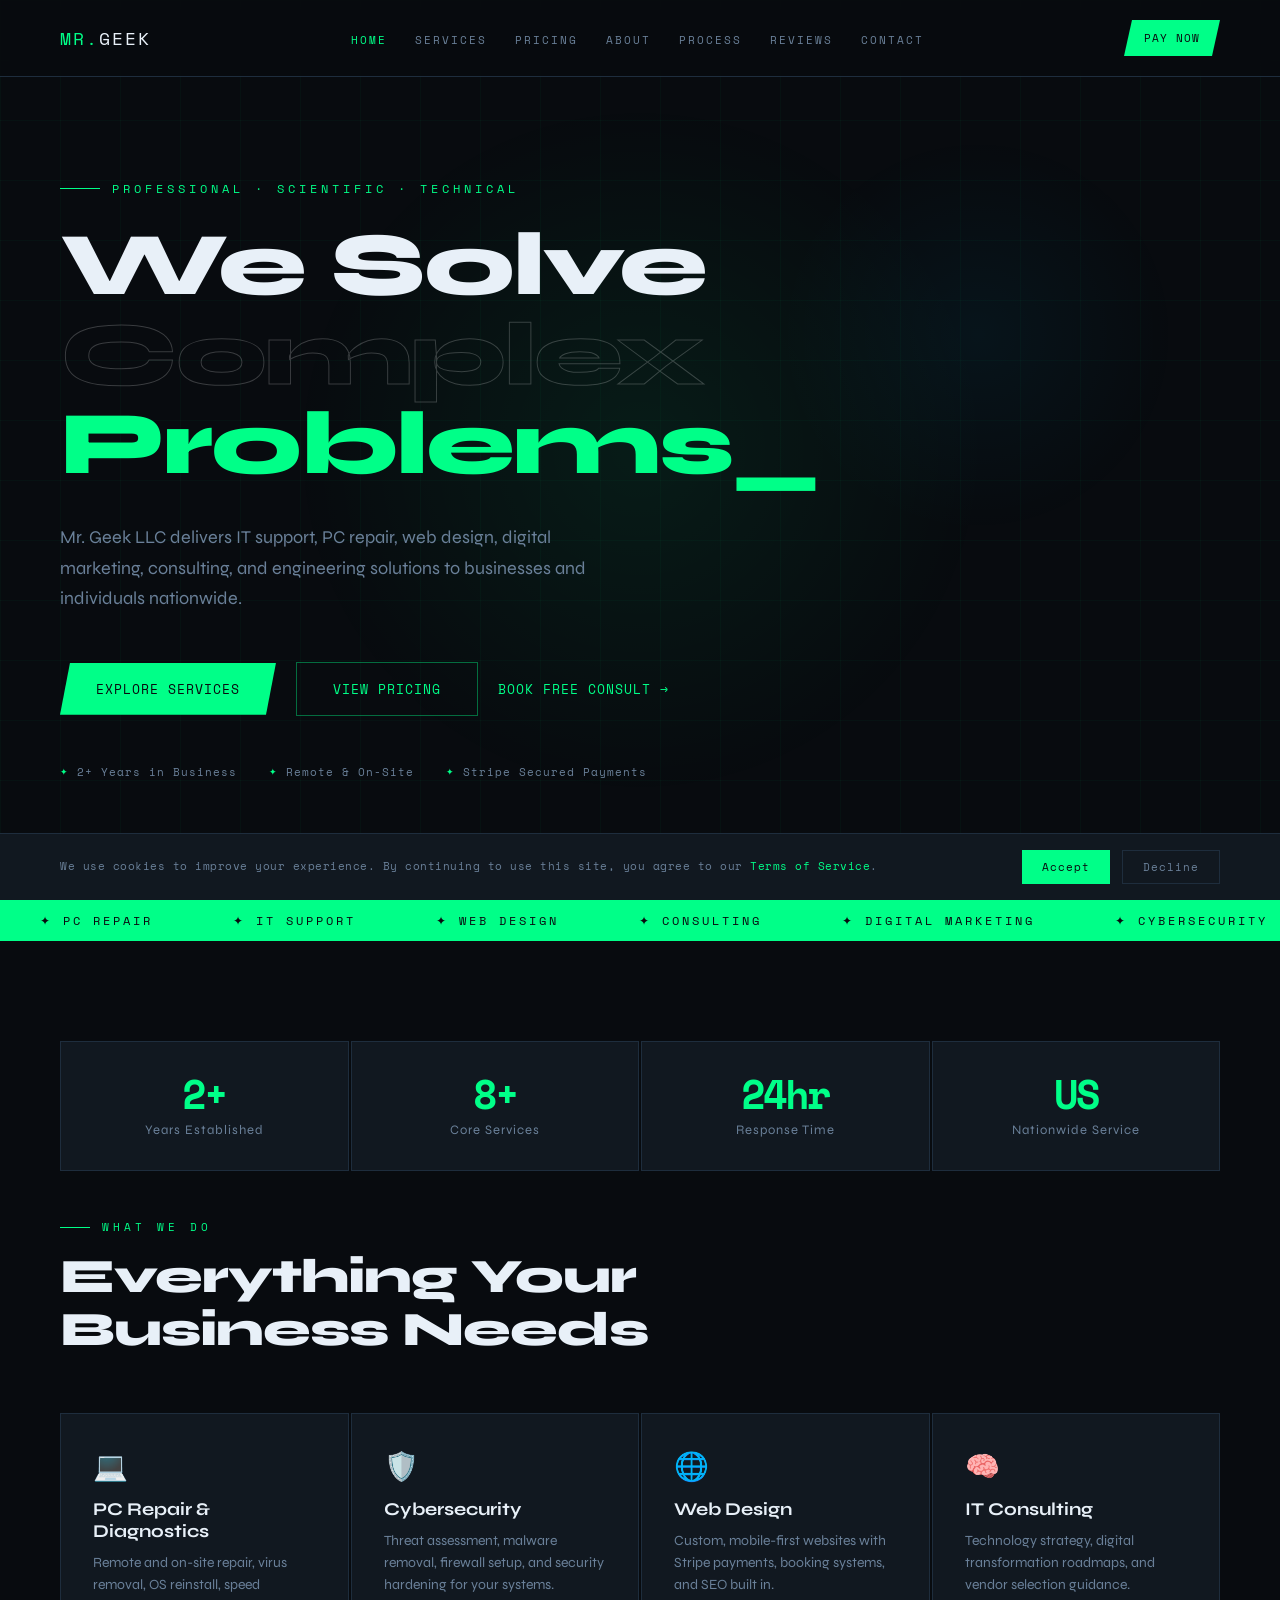
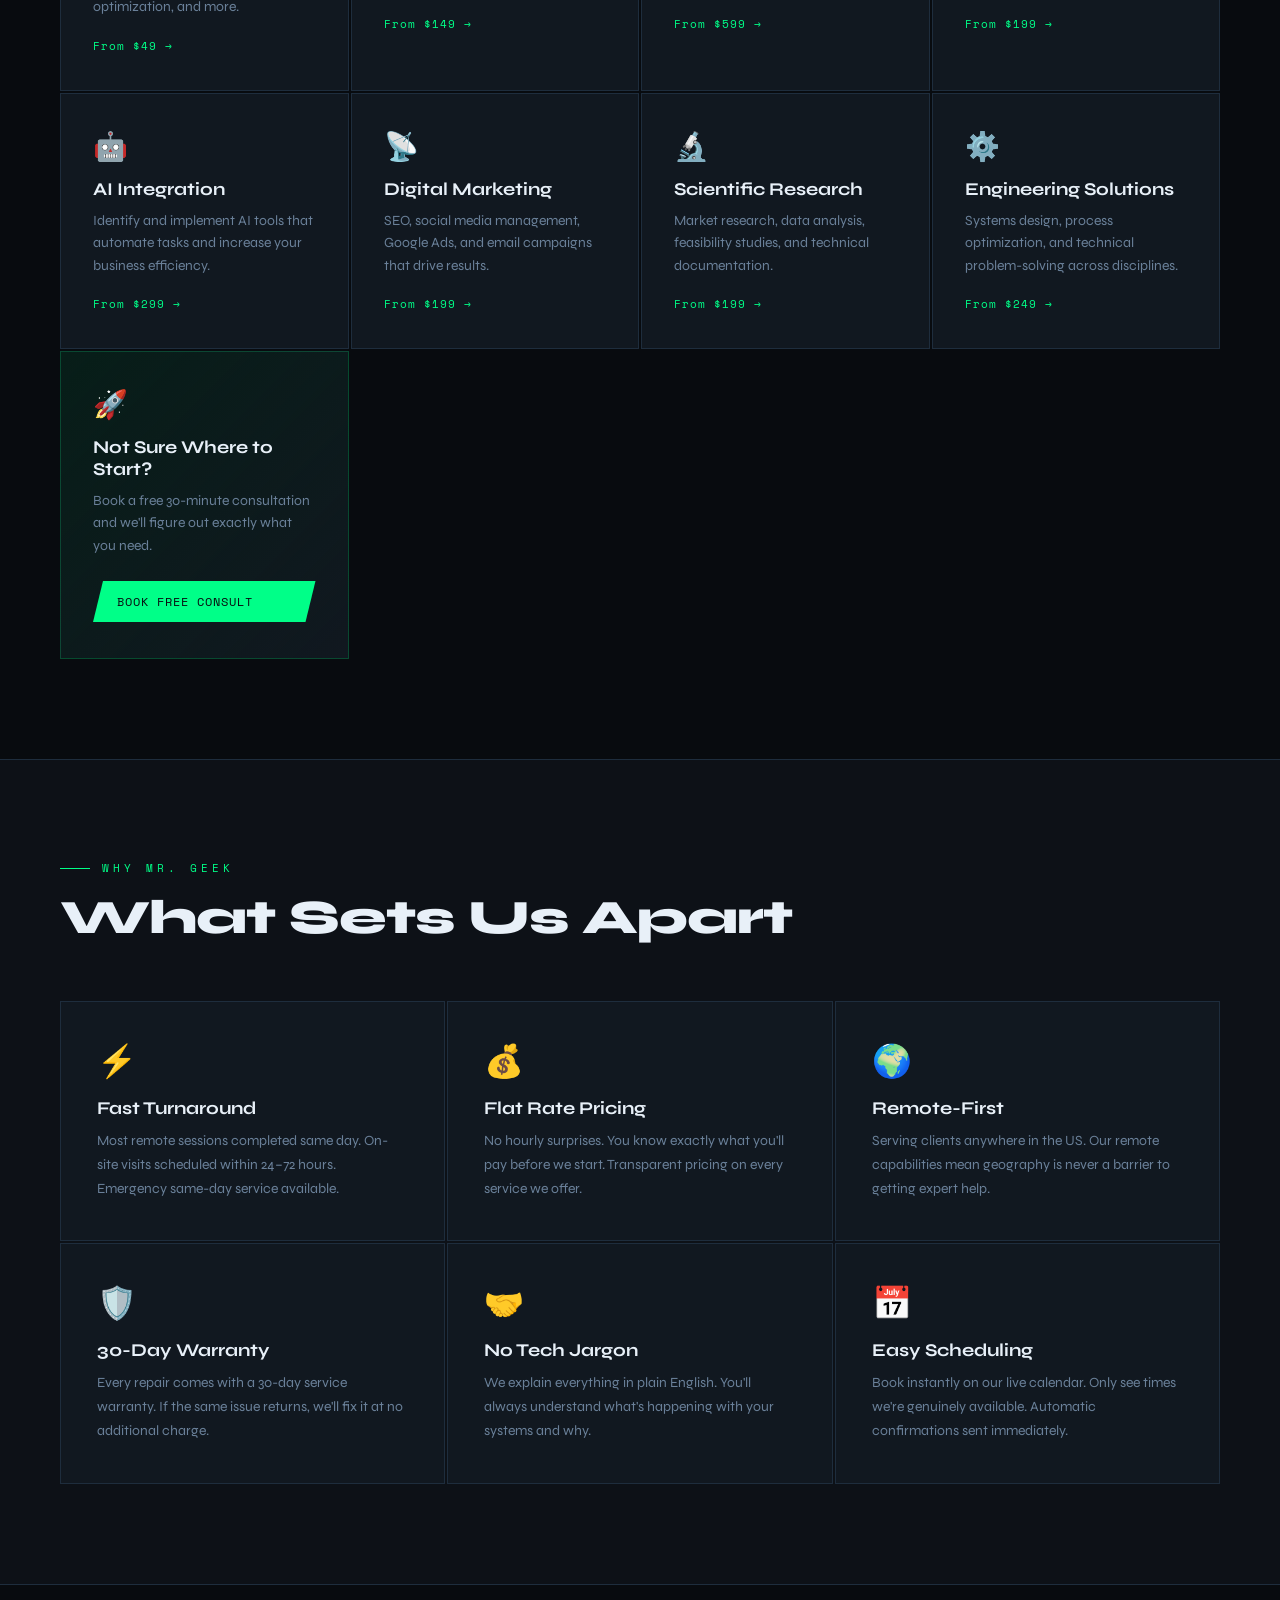
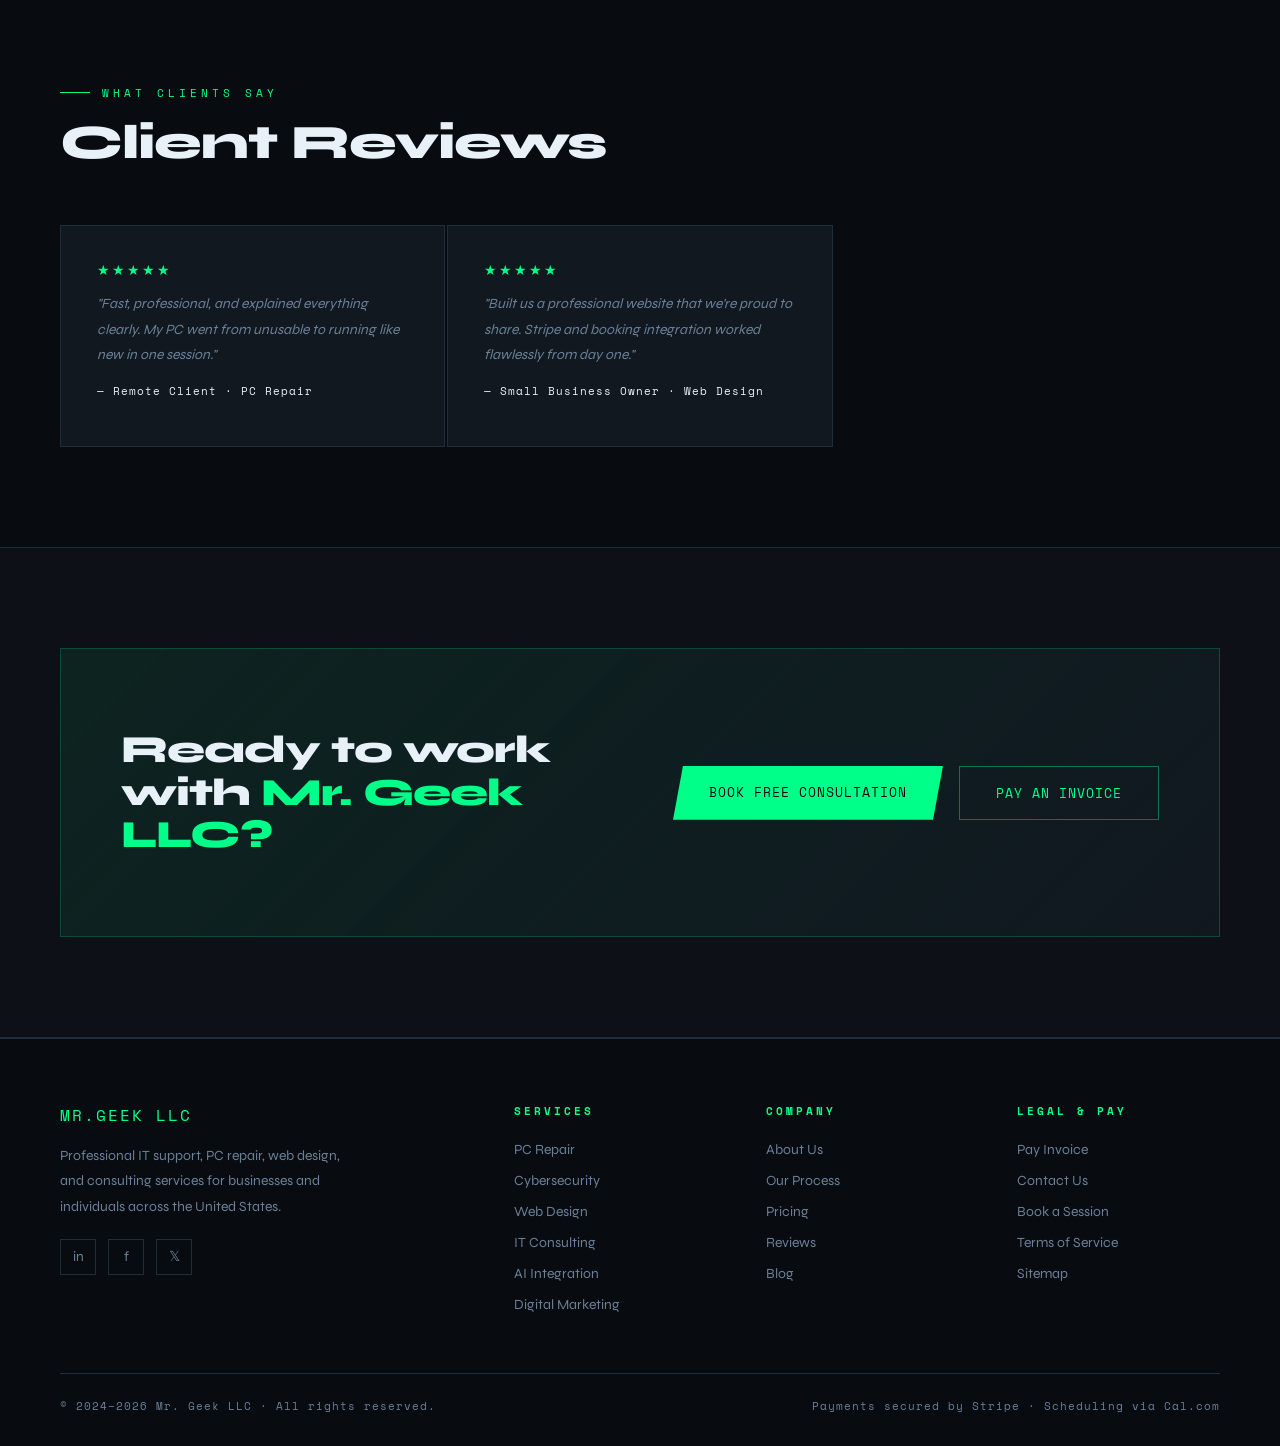
==== commit 2ed72d18: "Update Index.html" ====
--- a/Index.html
+++ b/Index.html
@@ -119,7 +119,6 @@
       <a href="contact.html#booking" class="btn-secondary">Book Free Consult →</a>
     </div>
     <div class="hero-trust">
-      <span class="trust-item">Georgia Registered LLC</span>
       <span class="trust-item">2+ Years in Business</span>
       <span class="trust-item">Remote & On-Site</span>
       <span class="trust-item">Stripe Secured Payments</span>
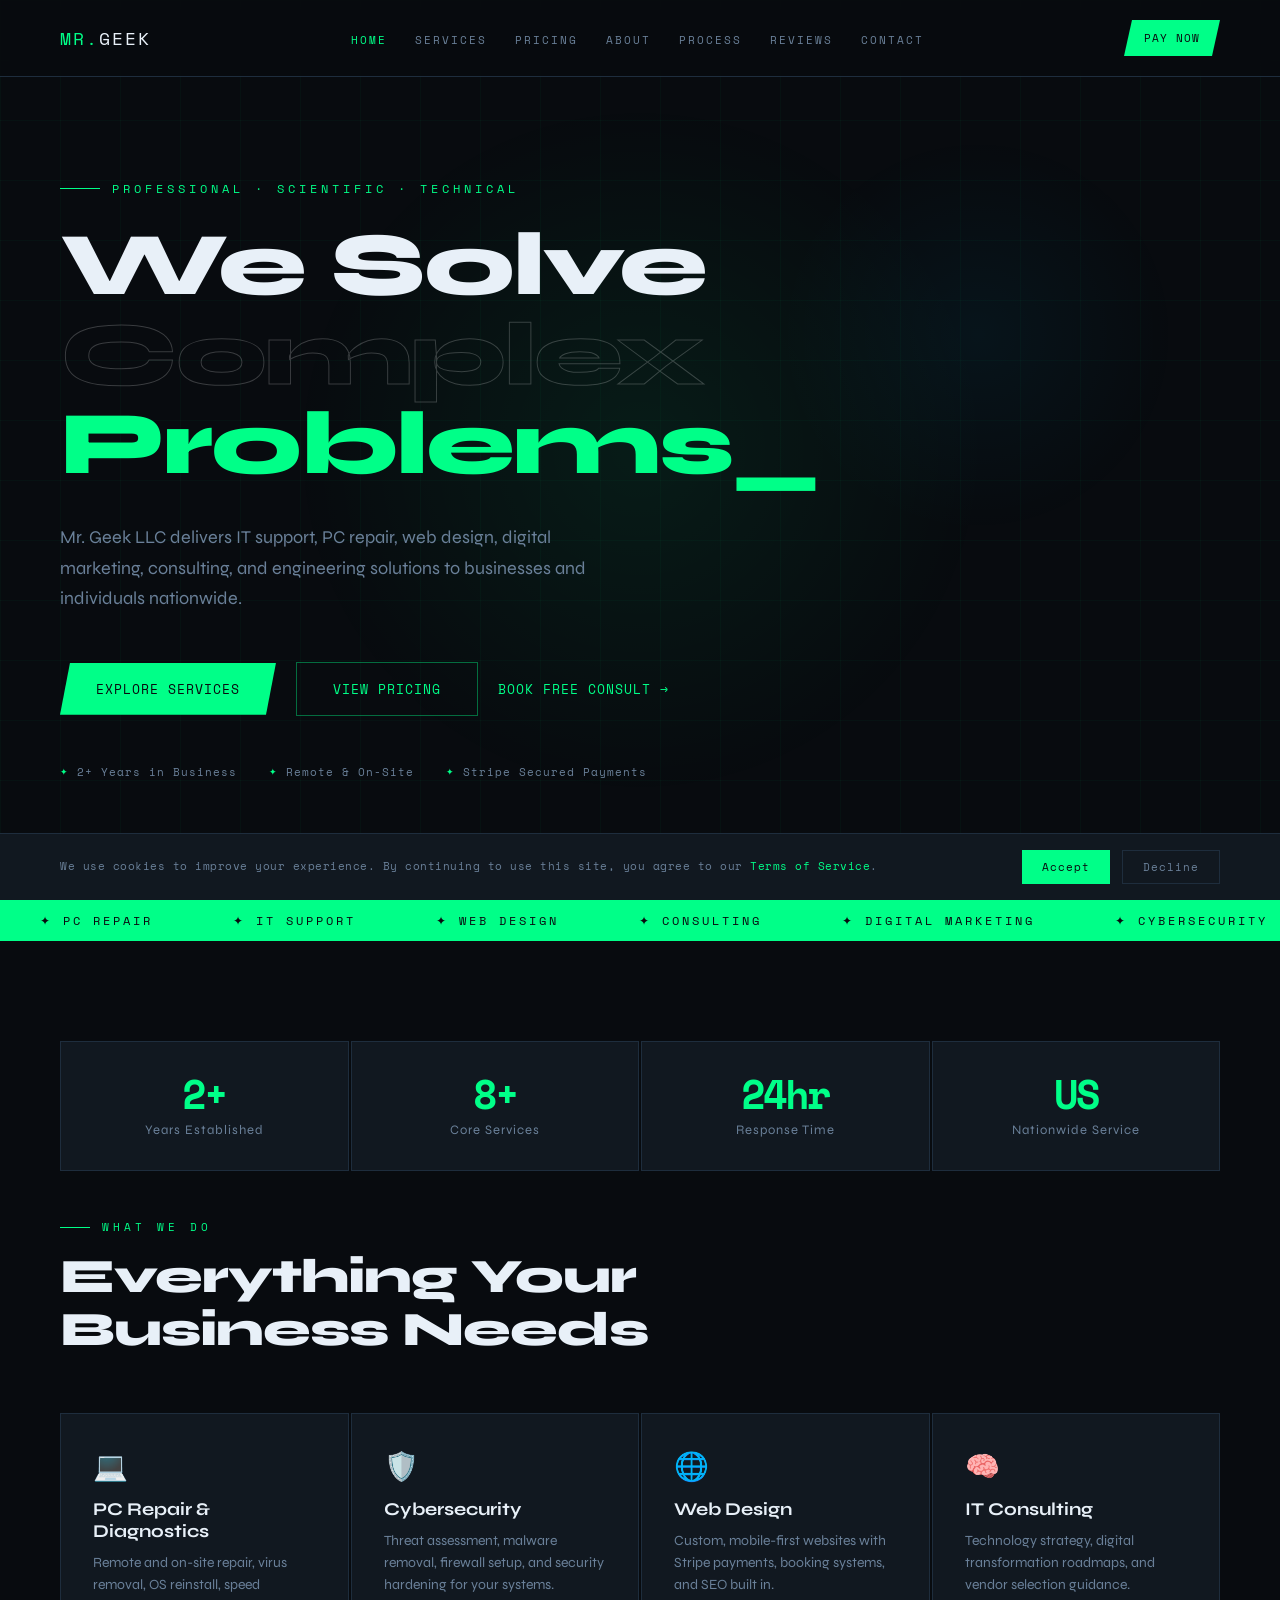
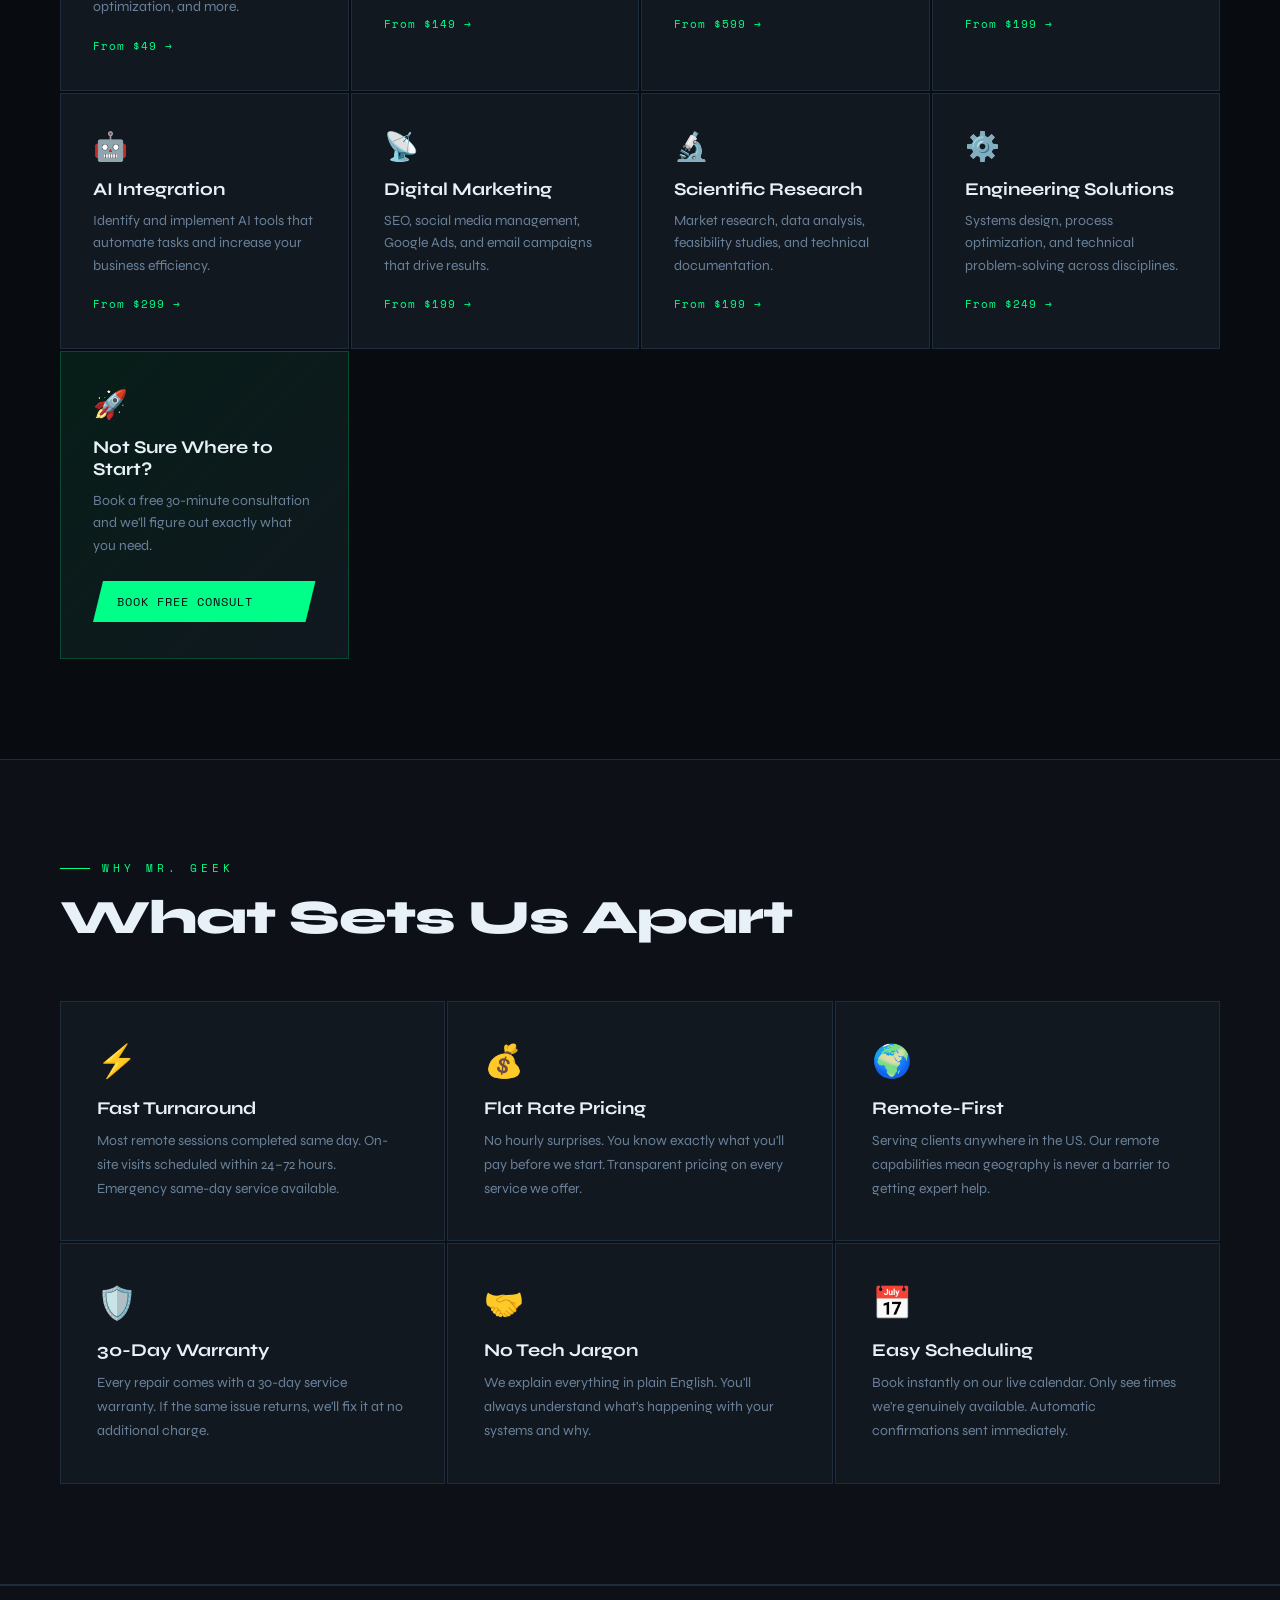
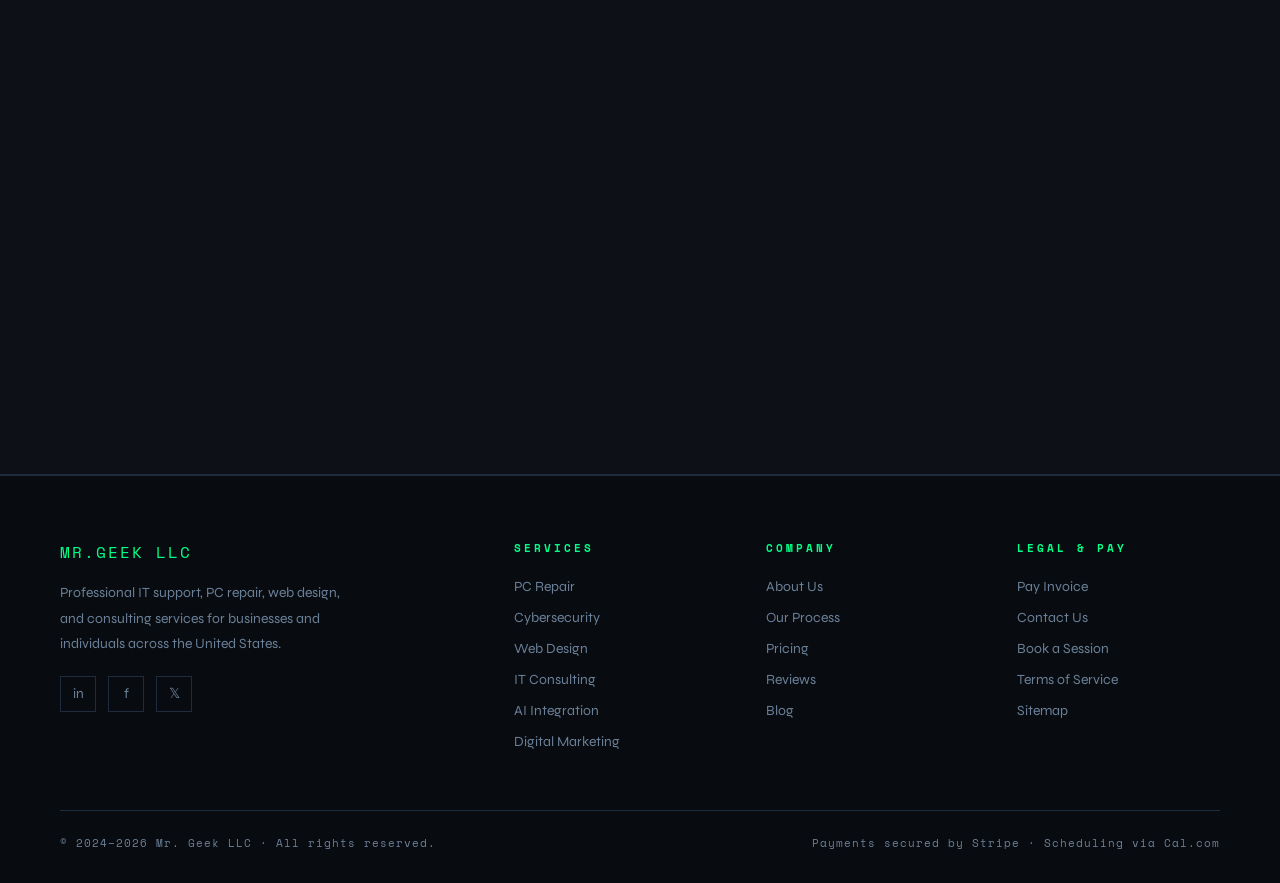
==== commit 12e5ad38: "Update Index.html" ====
--- a/Index.html
+++ b/Index.html
@@ -242,28 +242,6 @@
   </div>
 </section>
 
-<!-- REVIEWS STRIP -->
-<section class="section">
-  <div class="section-label">What Clients Say</div>
-  <h2 class="section-title reveal">Client Reviews</h2>
-  <div class="reviews-strip">
-    <div class="review-card reveal">
-      <div class="review-stars">★★★★★</div>
-      <p class="review-text">"Fast, professional, and explained everything clearly. My PC went from unusable to running like new in one session."</p>
-      <div class="review-author">— Remote Client · PC Repair</div>
-    </div>
-    <div class="review-card reveal">
-      <div class="review-stars">★★★★★</div>
-      <p class="review-text">"Built us a professional website that we're proud to share. Stripe and booking integration worked flawlessly from day one."</p>
-      <div class="review-author">— Small Business Owner · Web Design</div>
-    </div>
-    <div class="review-card reveal" style="display:flex;flex-direction:column;justify-content:center;align-items:center;text-align:center;background:linear-gradient(135deg,rgba(0,255,136,0.06) 0%,var(--card) 100%);border-color:rgba(0,255,136,0.2);">
-      <div style="font-size:32px;margin-bottom:12px;">⭐</div>
-      <p style="font-size:15px;color:var(--muted);margin-bottom:20px;">Had a great experience?<br>We'd love to hear from you.</p>
-      <a href="reviews.html" class="btn-primary" style="font-size:12px;padding:12px 24px;">Leave a Review</a>
-    </div>
-  </div>
-</section>
 
 <!-- CTA BAND -->
 <section class="section section-alt">
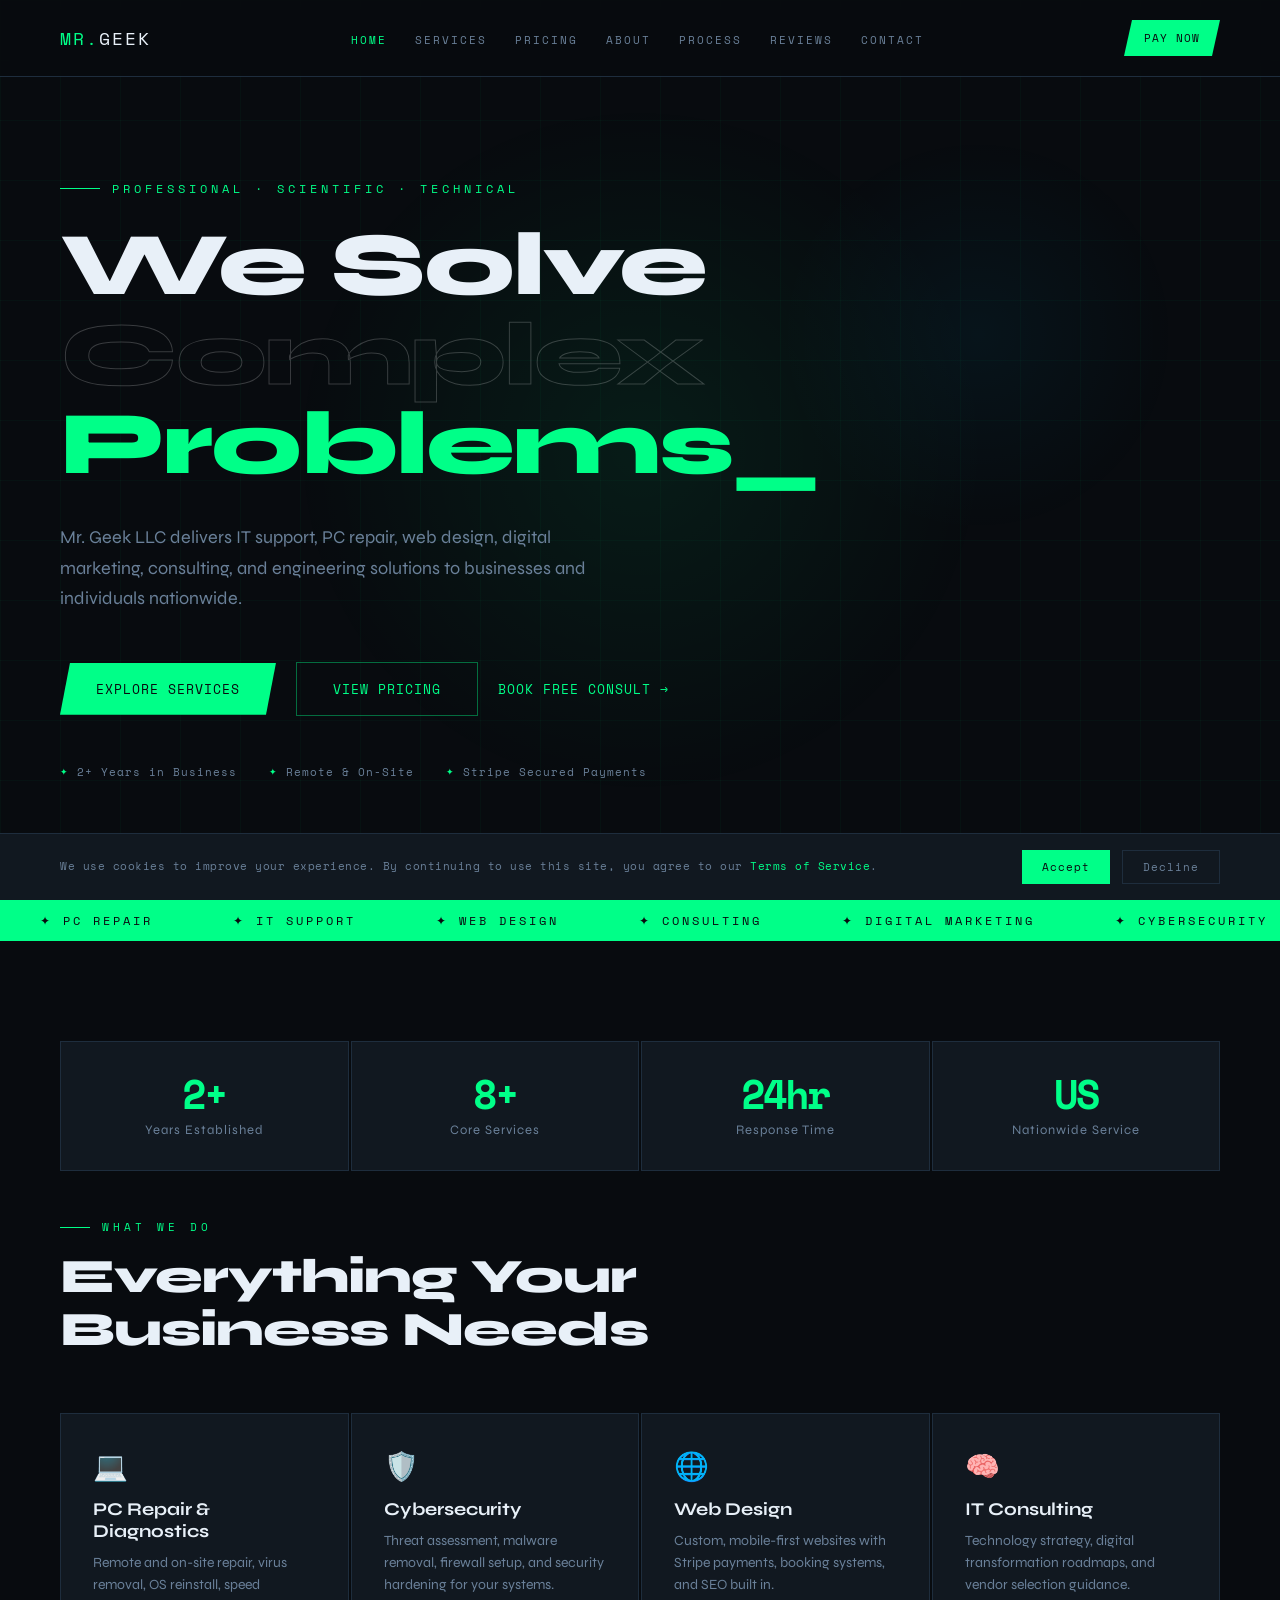
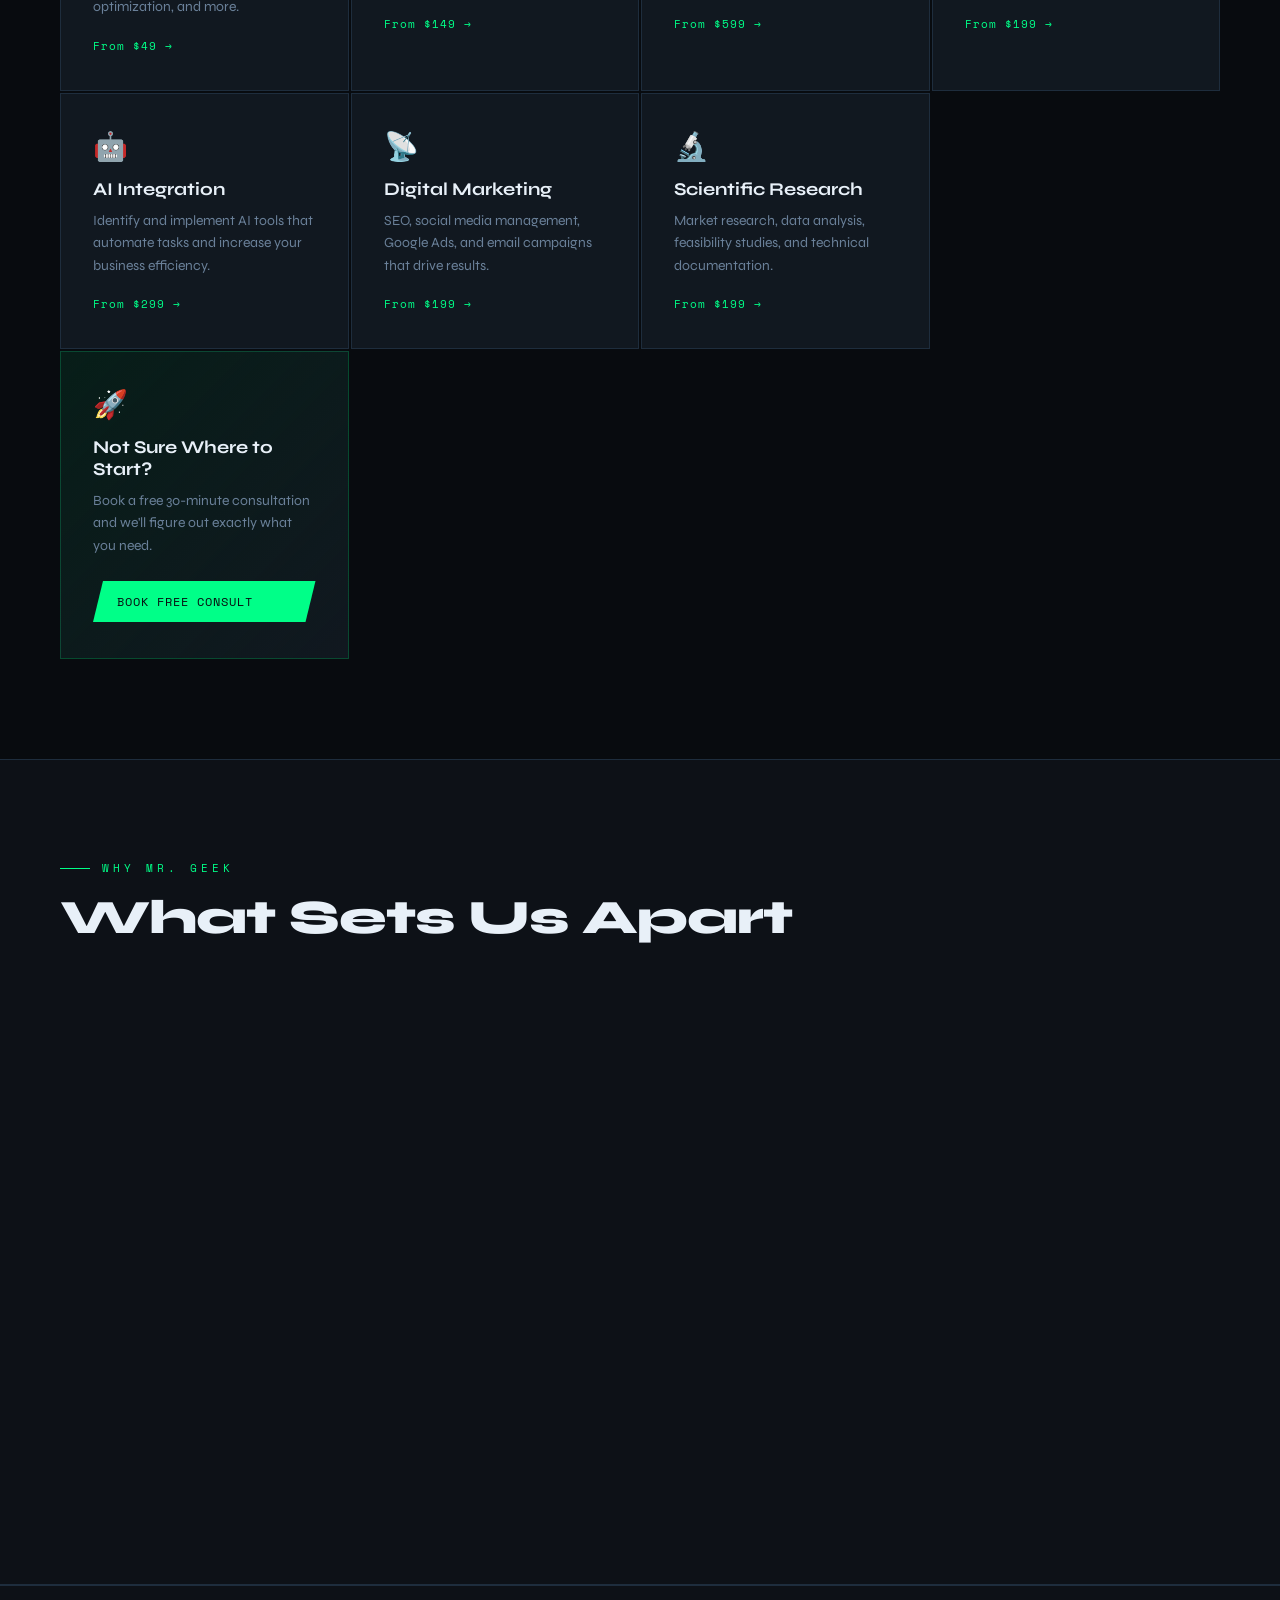
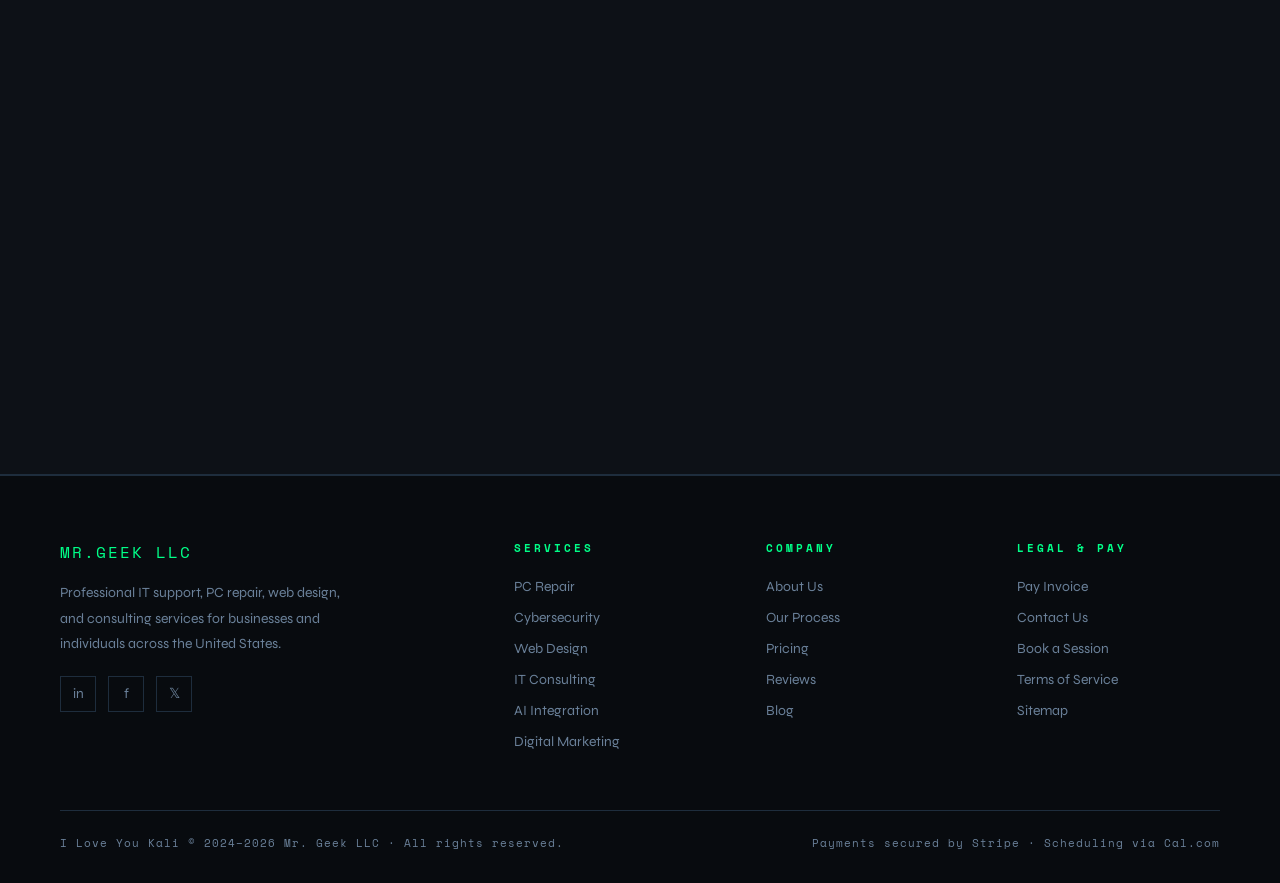
==== commit 0e53bb62: "Update Index.html" ====
--- a/Index.html
+++ b/Index.html
@@ -299,7 +299,7 @@
     </div>
   </div>
   <div class="footer-bottom">
-    <div class="footer-copy">© 2024–2026 Mr. Geek LLC · All rights reserved.</div>
+    <div class="footer-copy"> I Love You Kali © 2024–2026 Mr. Geek LLC · All rights reserved.</div>
     <div class="footer-copy">Payments secured by Stripe · Scheduling via Cal.com</div>
   </div>
 </footer>
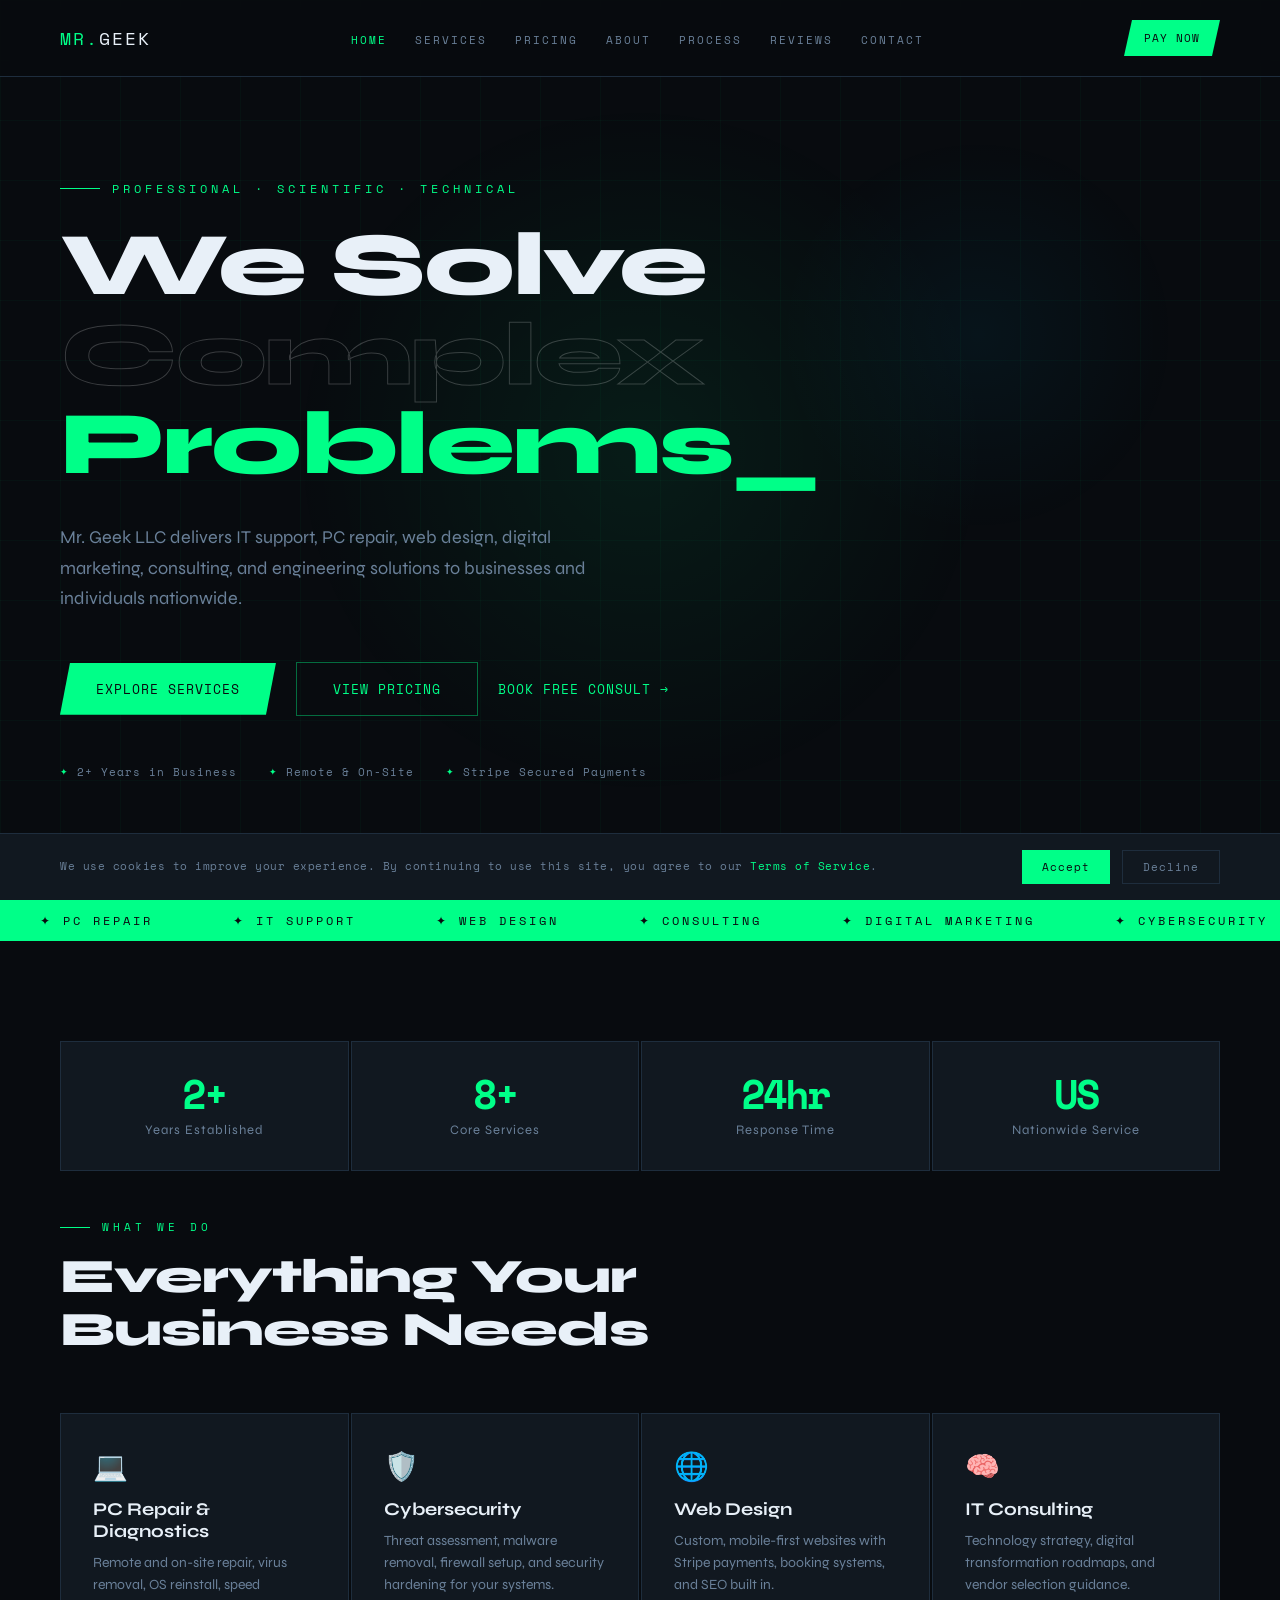
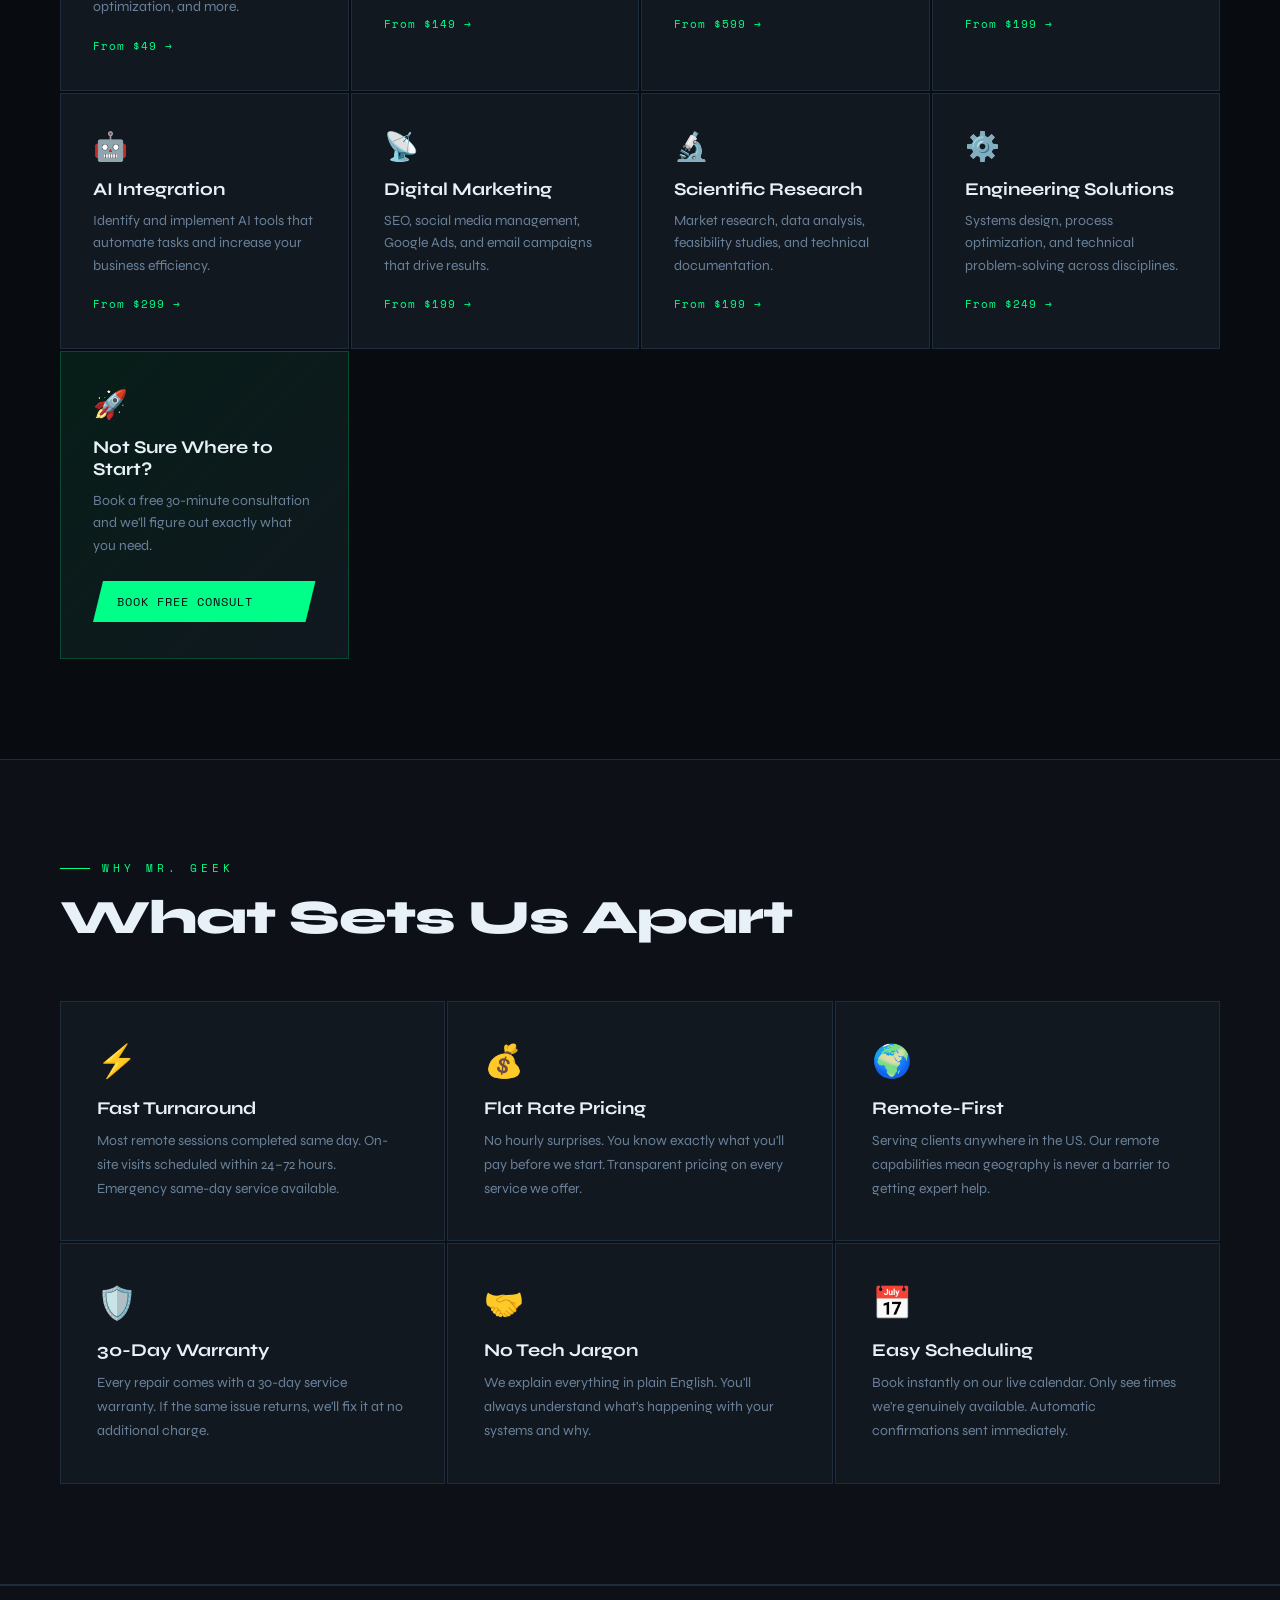
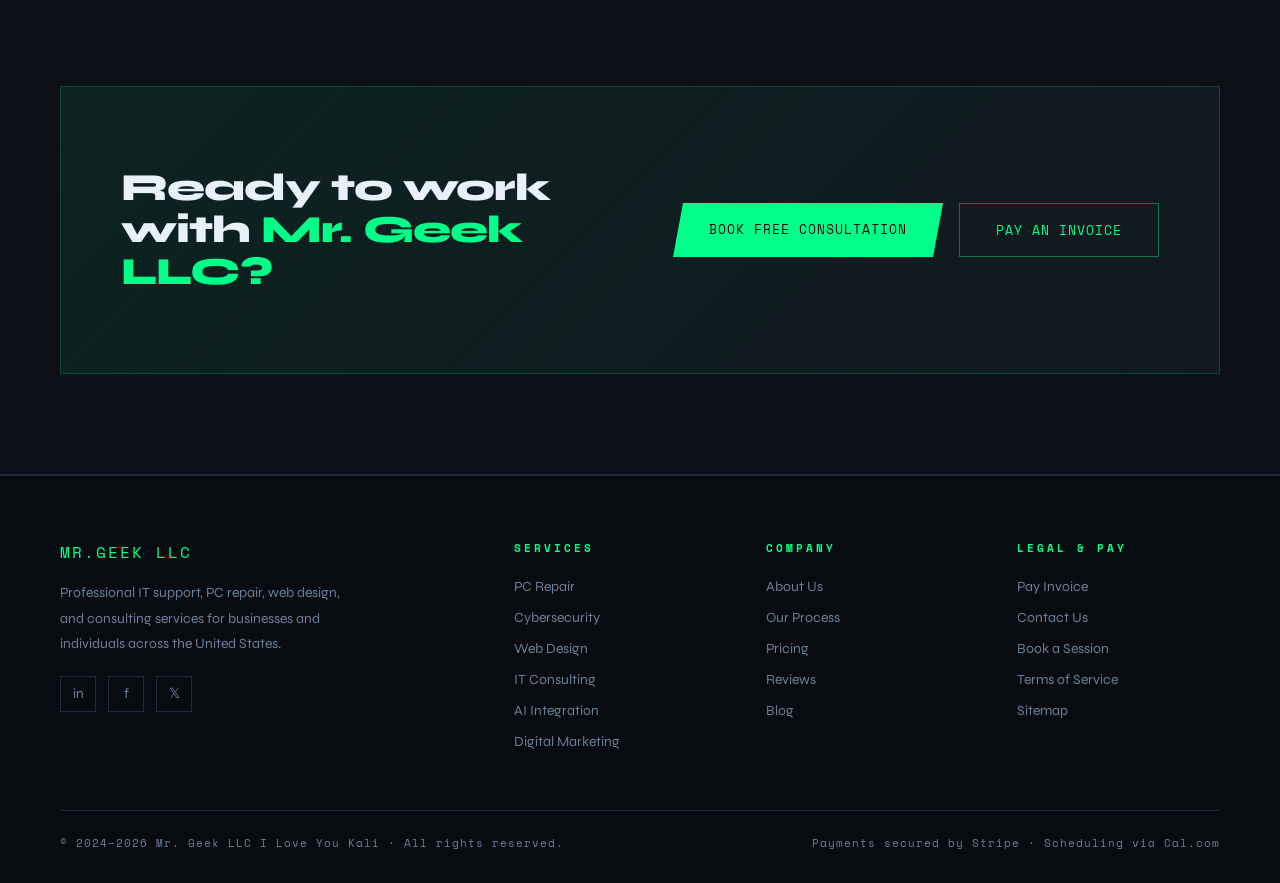
==== commit 77d23971: "Update Index.html" ====
--- a/Index.html
+++ b/Index.html
@@ -299,7 +299,7 @@
     </div>
   </div>
   <div class="footer-bottom">
-    <div class="footer-copy"> I Love You Kali © 2024–2026 Mr. Geek LLC · All rights reserved.</div>
+    <div class="footer-copy">© 2024–2026 Mr. Geek LLC I Love You Kali · All rights reserved.</div>
     <div class="footer-copy">Payments secured by Stripe · Scheduling via Cal.com</div>
   </div>
 </footer>
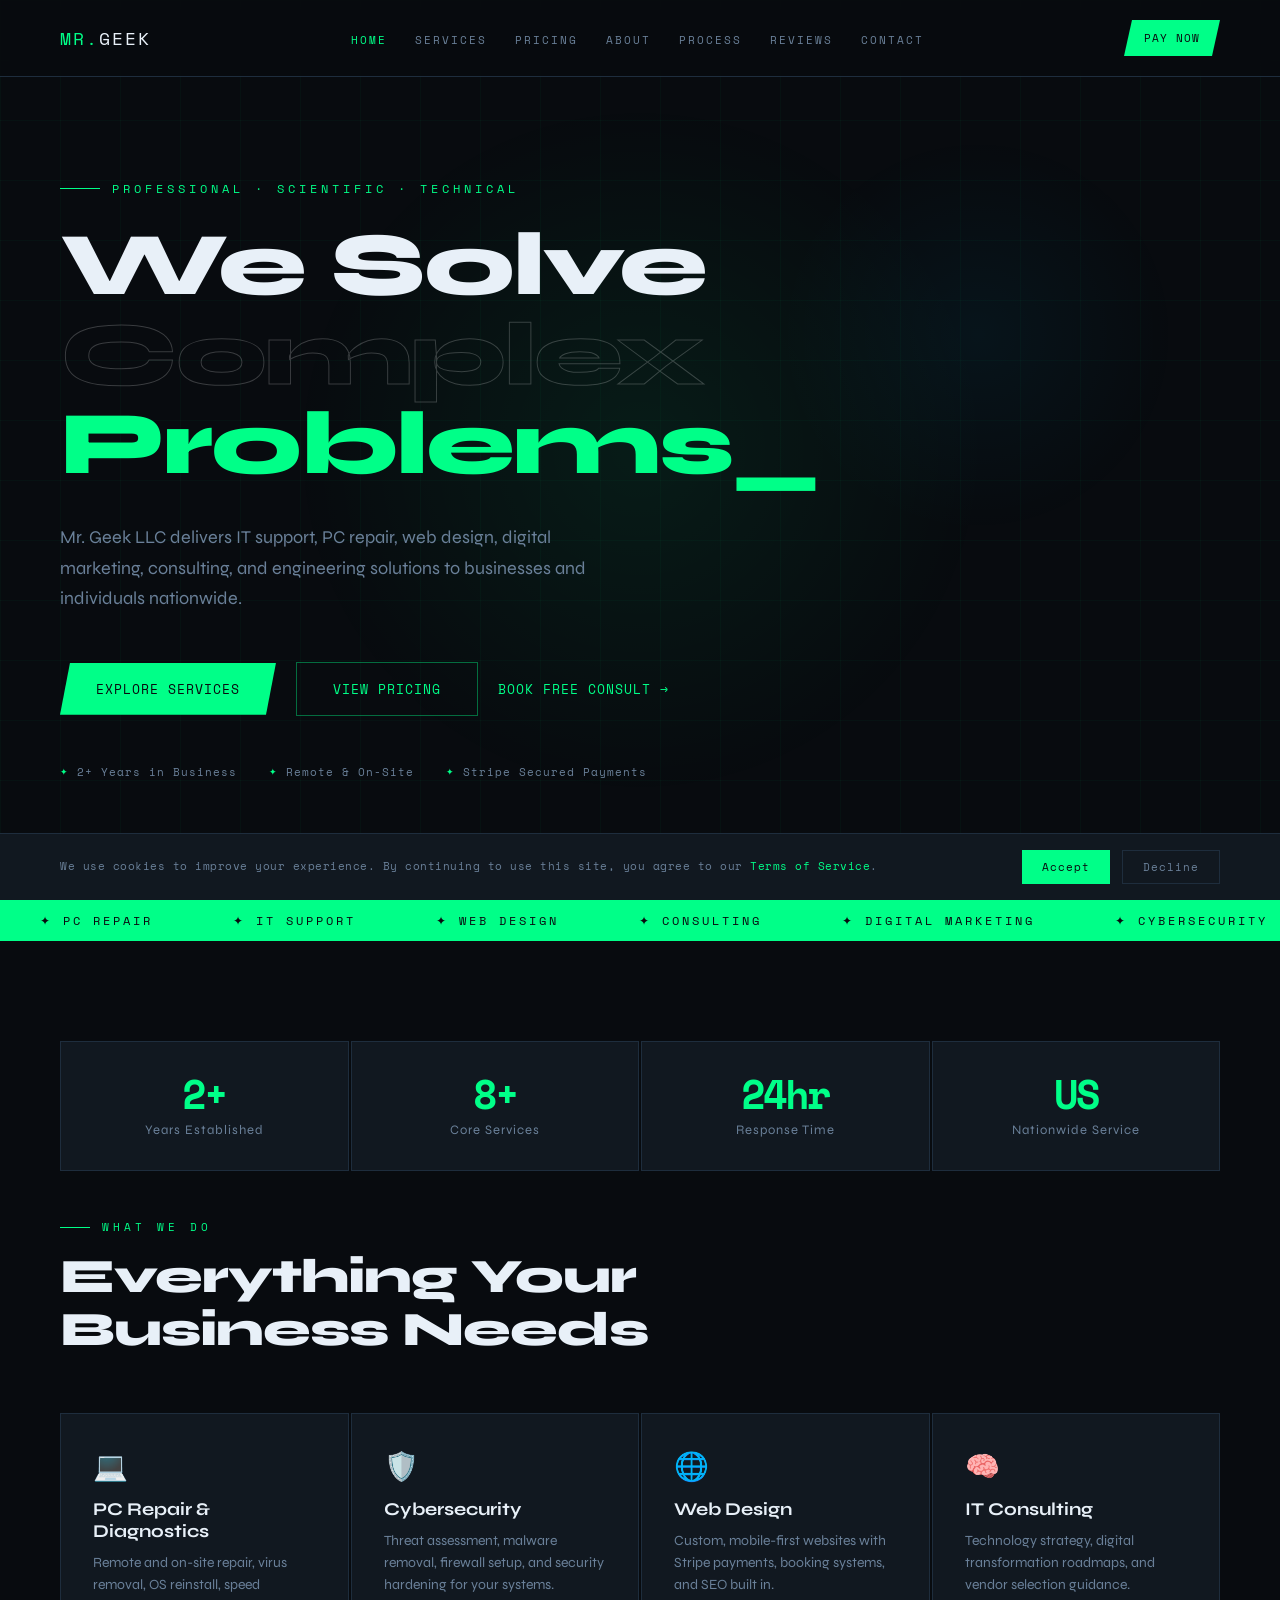
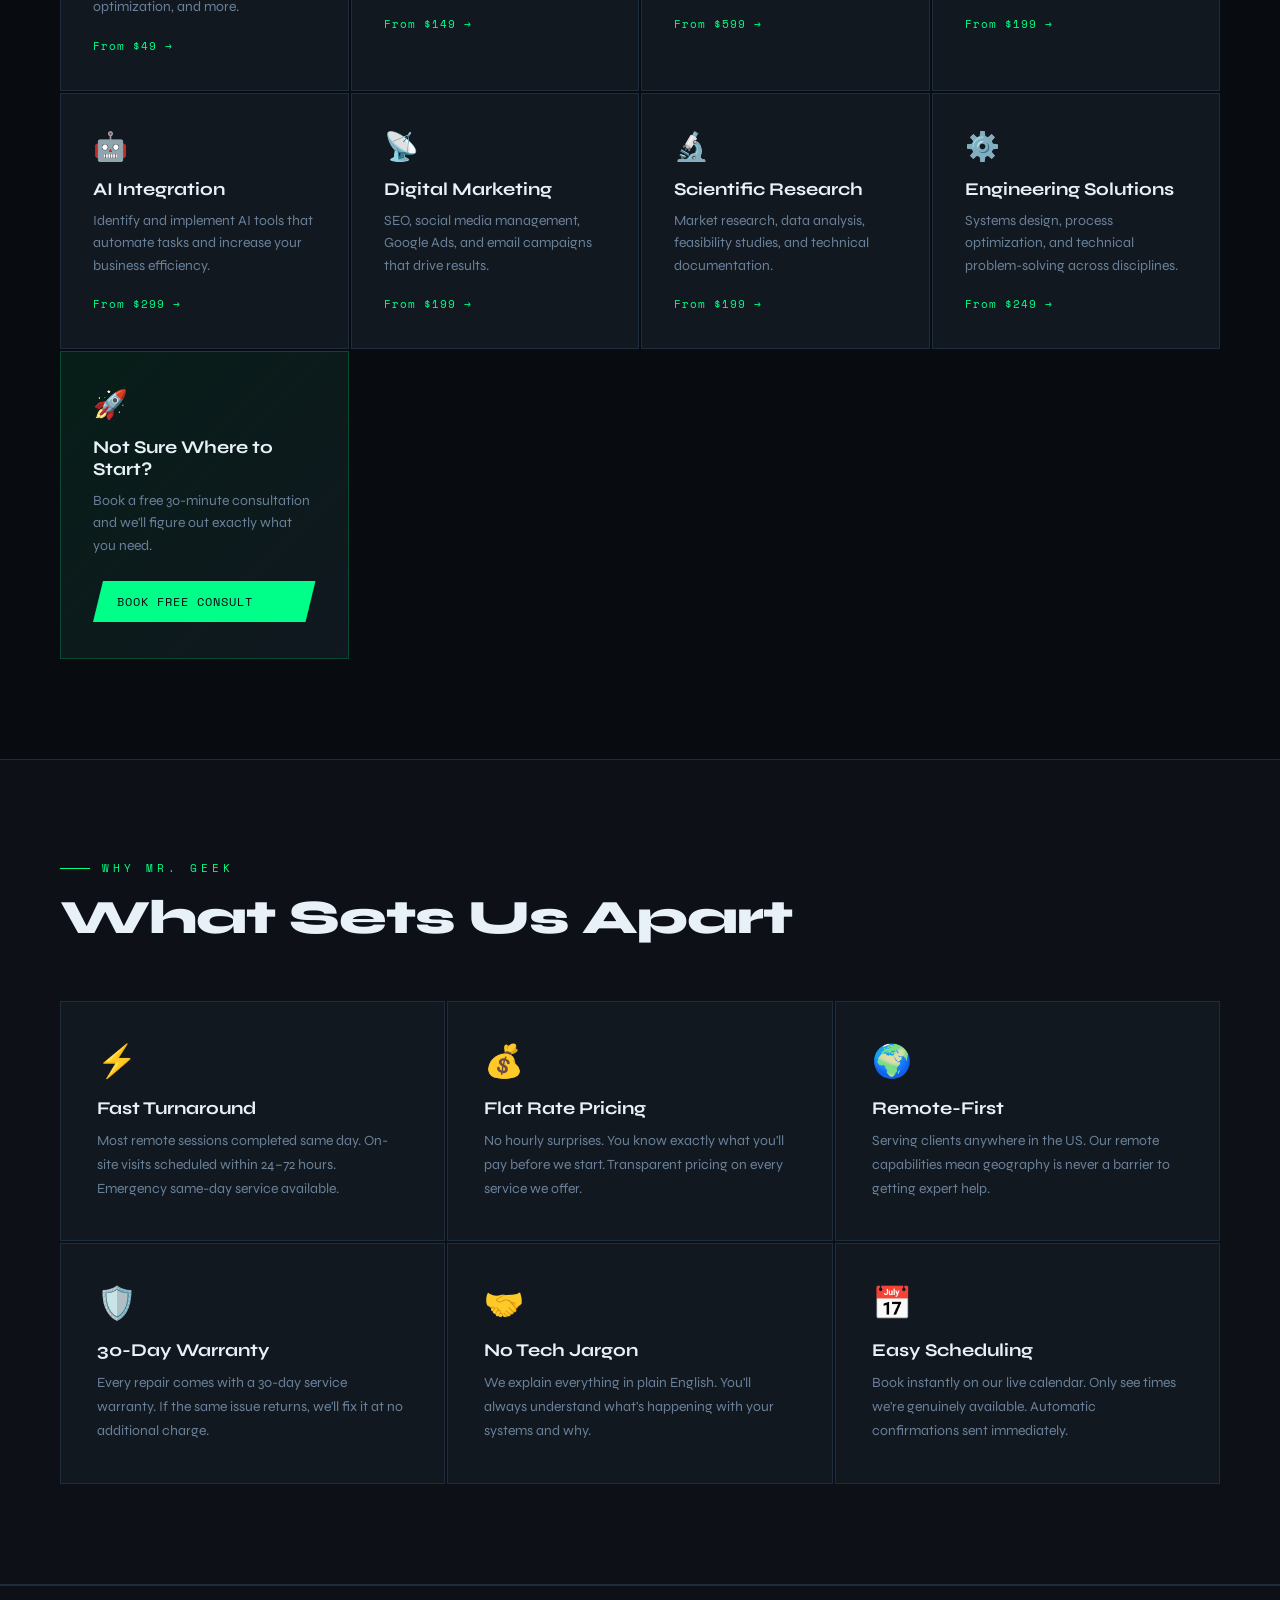
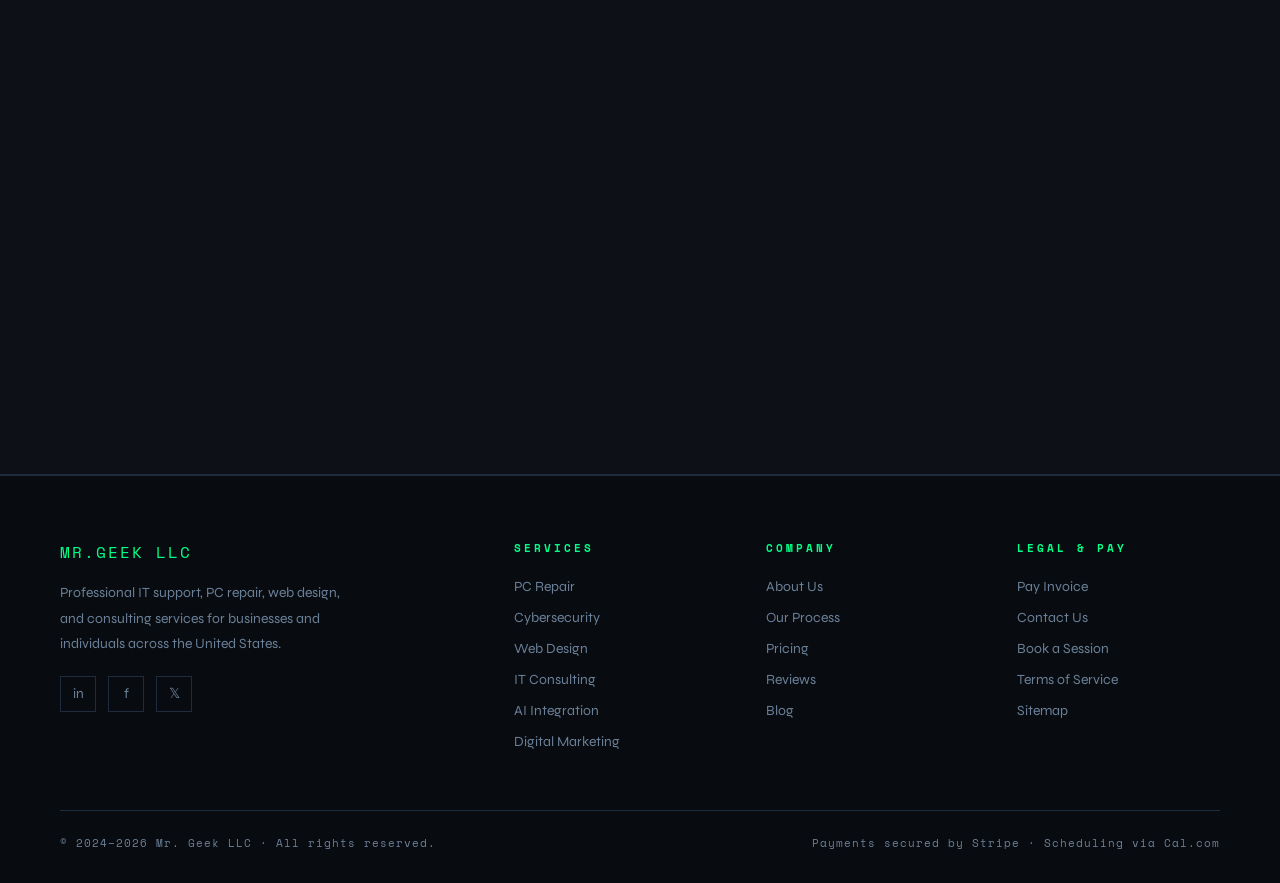
==== commit 3e052c6b: "Update Index.html" ====
--- a/Index.html
+++ b/Index.html
@@ -299,7 +299,7 @@
     </div>
   </div>
   <div class="footer-bottom">
-    <div class="footer-copy">© 2024–2026 Mr. Geek LLC I Love You Kali · All rights reserved.</div>
+    <div class="footer-copy">© 2024–2026 Mr. Geek LLC · All rights reserved.</div>
     <div class="footer-copy">Payments secured by Stripe · Scheduling via Cal.com</div>
   </div>
 </footer>
